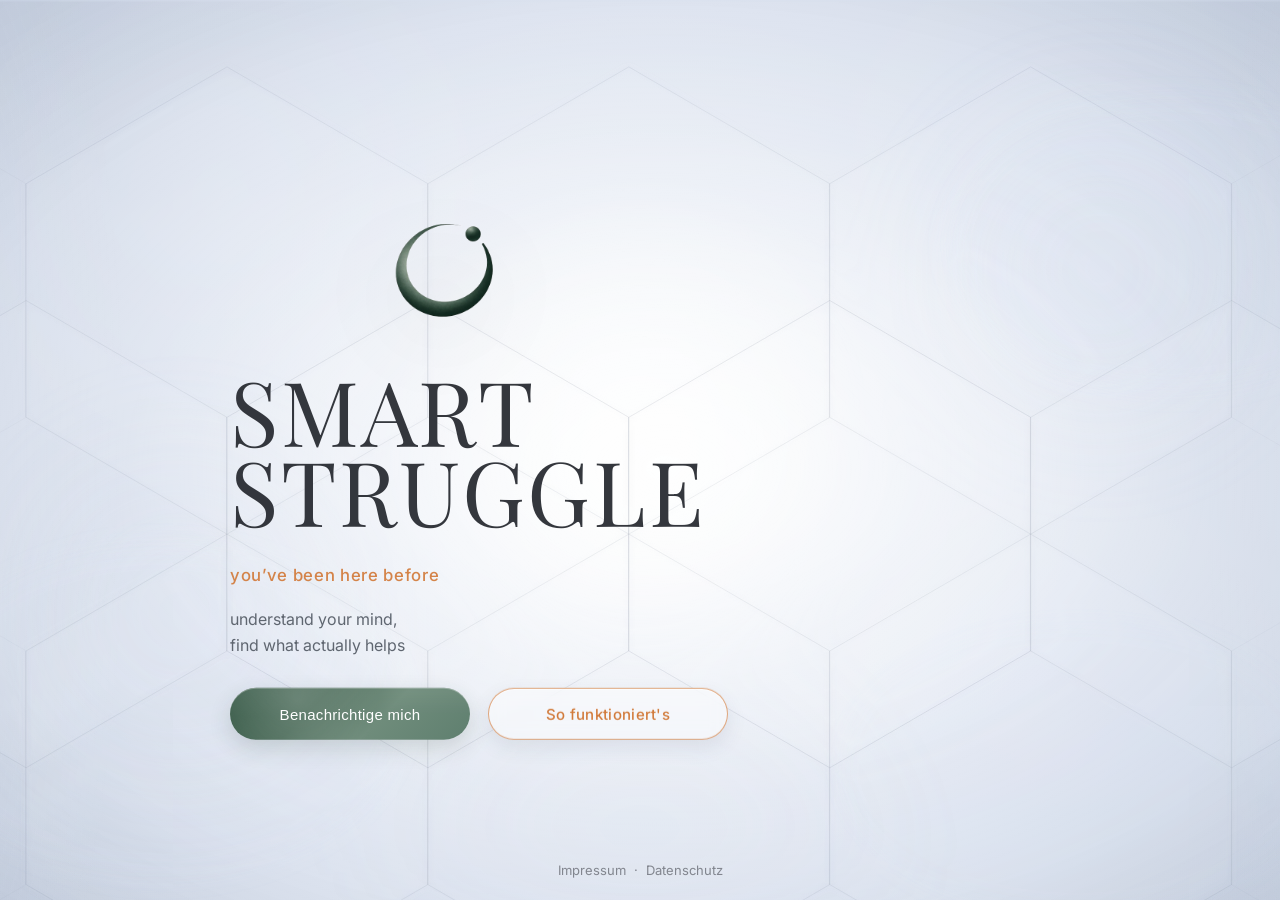
==== index.html @ 087d4eb2 "Update index.html" ====
<!DOCTYPE html>
<html lang="de">
<head>
<meta charset="UTF-8" />
<meta name="viewport" content="width=device-width, initial-scale=1.0" />
<title>Smart Struggle</title>

<link rel="preconnect" href="https://fonts.googleapis.com">
<link rel="preconnect" href="https://fonts.gstatic.com" crossorigin>
<link href="https://fonts.googleapis.com/css2?family=Inter:wght@300;400;500&family=Playfair+Display:wght@400;500&display=swap" rel="stylesheet">

<style>
:root {
--bg-center: #eef2f8;
--bg-mid: #dbe2ef;
--bg-edge: #c6d0e1;

--text: #23262d;
--subtle: #4f5763;
--subtle-2: #69727e;

--line: rgba(84, 95, 120, 0.18);
--line-soft: rgba(84, 95, 120, 0.10);

--button-bg: rgba(255, 255, 255, 0.42);
--button-bg-hover: rgba(255, 255, 255, 0.62);
--button-text: #2a2f38;

--shadow: 0 16px 36px rgba(54, 68, 96, 0.11);
--shadow-soft: 0 8px 24px rgba(54, 68, 96, 0.07);
}

* {
box-sizing: border-box;
}

html, body {
margin: 0;
padding: 0;
min-height: 100%;
}


.logo {
display: flex;
justify-content: flex-start;
margin-bottom: 6px;
padding-left: 0;
}

.logo img {
width: 140px;
height: auto;
filter: drop-shadow(0 14px 40px rgba(0,0,0,0.10));
}

@media (min-width: 900px) {
.logo {
justify-content: flex-start;
margin-bottom: 0;
padding-left: 120px;
}

.logo img {
width: 190px;
}
}
  
html {
scroll-behavior: smooth;
}

body {
font-family: 'Inter', Arial, sans-serif;
color: var(--text);
overflow: hidden;
position: relative;
background:
radial-gradient(circle at center, rgba(255,255,255,0.80) 0%, rgba(255,255,255,0.16) 34%, rgba(255,255,255,0) 58%),
radial-gradient(circle at center, var(--bg-center) 0%, var(--bg-mid) 58%, var(--bg-edge) 100%);
}

/* weiche Lichtinseln + mehr Raumtiefe */
body::before {
content: "";
position: fixed;
inset: 0;
pointer-events: none;
opacity: 0.52;
background:
radial-gradient(circle at 50% 46%, rgba(255,255,255,0.34) 0%, rgba(255,255,255,0) 30%),
radial-gradient(circle at 18% 22%, rgba(255,255,255,0.24) 0%, rgba(255,255,255,0) 22%),
radial-gradient(circle at 82% 20%, rgba(210,220,238,0.16) 0%, rgba(210,220,238,0) 20%),
radial-gradient(circle at 20% 82%, rgba(205,216,236,0.14) 0%, rgba(205,216,236,0) 22%),
radial-gradient(circle at 80% 78%, rgba(198,210,232,0.12) 0%, rgba(198,210,232,0) 24%);
mix-blend-mode: screen;
z-index: 0;
}

/* feines Grundrauschen */
body::after {
content: "";
position: fixed;
inset: 0;
pointer-events: none;
opacity: 0.035;
background-image:
radial-gradient(rgba(40, 48, 67, 0.85) 0.45px, transparent 0.45px);
background-size: 8px 8px;
z-index: 0;
}

.ambient-blur {
position: fixed;
inset: 0;
pointer-events: none;
z-index: 1;
filter: blur(42px);
opacity: 0.72;
background:
radial-gradient(circle at 50% 48%, rgba(255,255,255,0.52) 0%, rgba(255,255,255,0) 26%),
radial-gradient(circle at 14% 68%, rgba(210,220,238,0.24) 0%, rgba(210,220,238,0) 18%),
radial-gradient(circle at 86% 30%, rgba(205,216,236,0.20) 0%, rgba(205,216,236,0) 18%),
radial-gradient(circle at 50% 100%, rgba(190,202,226,0.10) 0%, rgba(190,202,226,0) 30%);
}

.bg-wrap {
position: fixed;
inset: -2%;
pointer-events: none;
z-index: 2;
transform: translate3d(0, 0, 0);
will-change: transform;
animation: bgFloat 20s ease-in-out infinite;
}

.bg {
display: block;
width: 104%;
height: 104%;
transform: scale(1.04);
}

@keyframes bgFloat {
0% { transform: translate3d(0px, 0px, 0px); }
25% { transform: translate3d(4px, -5px, 0px); }
50% { transform: translate3d(0px, -10px, 0px); }
75% { transform: translate3d(-4px, -5px, 0px); }
100% { transform: translate3d(0px, 0px, 0px); }
}

.page {
min-height: 100vh;
display: flex;
align-items: center;
justify-content: center;
padding: 48px;
position: relative;
z-index: 4;
}

.content {
width: min(90vw, 760px);
text-align: left;
transform: translateY(1.2vh);
opacity: 0;
animation: contentFade 1.5s ease forwards;
animation-delay: 0.15s;
}

@keyframes contentFade {
0% {
opacity: 0;
transform: translateY(18px);
}
100% {
opacity: 1;
transform: translateY(1.2vh);
}
}

.glass-panel {
display: inline-block;
padding: 10px 12px 12px 0;
background: transparent;
border-radius: 18px;
}

h1 {
margin: 0;
font-family: 'Playfair Display', serif;
font-weight: 400;
font-size: clamp(60px, 8vw, 112px);
line-height: 0.90;
letter-spacing: 0.03em;
color: rgba(35, 38, 45, 0.92);
text-shadow: 0 1px 0 rgba(255,255,255,0.18);
}

.tagline {
margin: 34px 0 0 0;
font-size: 1.05rem;
letter-spacing: 0.04em;
text-transform: none;
color: rgba(209, 122, 58, 0.92);
font-weight: 500;
text-align: left;
}

.soon {
margin: 22px 0 0 0;
font-size: 1rem;
line-height: 1.6;
color: #5f6670;
max-width: 320px;
}

.actions {
margin-top: 30px;
display: flex;
align-items: center;
gap: 14px;
flex-wrap: wrap;
}

.button {
  position: relative;
  display: inline-flex;
  align-items: center;
  justify-content: center;
  min-height: 52px;
  padding: 0 28px;
  border-radius: 999px;
  text-decoration: none;
  font-size: 15px;
  font-weight: 500;
  letter-spacing: 0.02em;
  overflow: hidden;
  transition: all 0.25s ease;
}

.button.primary {
background: linear-gradient(
135deg,
#3a5c4a 0%,
#4c6c5a 35%,
#6f8c7b 62%,
#5f7f6f 100%
);
color: #ffffff;
border: none;
cursor: pointer;
box-shadow:
0 8px 22px rgba(40, 60, 50, 0.16),
inset 0 1px 0 rgba(255,255,255,0.28);
}

.button.primary::after {
content: "";
position: absolute;
inset: 0;
border-radius: inherit;
background:
radial-gradient(
circle at 28% 22%,
rgba(255,255,255,0.30),
transparent 46%
),
linear-gradient(
180deg,
rgba(255,255,255,0.10) 0%,
rgba(255,255,255,0.00) 55%
);
opacity: 0.55;
pointer-events: none;
}

.button.primary:hover {
transform: translateY(-1px);
box-shadow:
0 12px 28px rgba(40, 60, 50, 0.20),
inset 0 1px 0 rgba(255,255,255,0.34);
}

.button.secondary {
background: rgba(255, 255, 255, 0.45); /* deutlich stärker */
backdrop-filter: blur(8px);

color: #d17a3a;
border: 1.2px solid rgba(209, 122, 58, 0.65);

box-shadow:
0 8px 20px rgba(54, 68, 96, 0.10),
inset 0 1px 0 rgba(255,255,255,0.6);
}

.button.secondary:hover {
transform: translateY(-1px);

background: rgba(255, 255, 255, 0.55);

border-color: rgba(209, 122, 58, 0.75);

box-shadow:
0 10px 24px rgba(54, 68, 96, 0.12),
inset 0 1px 0 rgba(255,255,255,0.5);
}

.actions {
gap: 18px;
}

.button.primary,
.button.secondary {
min-width: 240px;
justify-content: center;
}
  
.fade-up-1 { animation-delay: 0.2s; }
.fade-up-2 { animation-delay: 0.35s; }
.fade-up-3 { animation-delay: 0.5s; }
.fade-up-4 { animation-delay: 0.65s; }

.fade-item {
opacity: 0;
transform: translateY(14px);
animation: fadeUp 1s ease forwards;
}
  
@keyframes fadeUp {
to {
opacity: 1;
transform: translateY(0);
}
}

  
@media (min-width: 1200px) {
.content {
width: min(86vw, 820px);
transform: translateY(-0.6vh);
}

.bg {
transform: scale(1.08);
}

.ambient-blur {
opacity: 0.76;
filter: blur(46px);
}

h1 {
font-size: clamp(76px, 7vw, 118px);
}
}

 /* ===== MOBILE START ===== */ 
@media (max-width: 600px) {
.bg-wrap {
inset: -10%;
animation: none;
transform: none;
filter: blur(0.8px);
}

.bg {
display: block;
opacity: 0.82;
width: 122%;
height: 122%;
transform: translate(-8%, -4%) scale(1.01);
}

.mobile-octagons {
display: block;
position: fixed;
inset: 0;
z-index: 3;
pointer-events: none;
opacity: 0.48;
background-image:
url("data:image/svg+xml;utf8,<svg xmlns='http://www.w3.org/2000/svg' viewBox='0 0 430 220'><g fill='none' stroke='rgba(84,95,120,0.10)' stroke-width='1'><polygon points='55,30 105,2 155,30 155,88 105,116 55,88'/><polygon points='155,30 205,2 255,30 255,88 205,116 155,88'/><polygon points='255,30 305,2 355,30 355,88 305,116 255,88'/><polygon points='5,88 55,60 105,88 105,146 55,174 5,146'/><polygon points='105,88 155,60 205,88 205,146 155,174 105,146'/><polygon points='205,88 255,60 305,88 305,146 255,174 205,146'/><polygon points='305,88 355,60 405,88 405,146 355,174 305,146'/></g></svg>");
background-repeat: no-repeat;
background-size: 128% auto;
background-position: center top 8px;
mask-image: linear-gradient(to bottom, rgba(0,0,0,0.95) 0%, rgba(0,0,0,0.78) 42%, rgba(0,0,0,0.22) 72%, rgba(0,0,0,0) 100%);
-webkit-mask-image: linear-gradient(to bottom, rgba(0,0,0,0.95) 0%, rgba(0,0,0,0.78) 42%, rgba(0,0,0,0.22) 72%, rgba(0,0,0,0) 100%);
}

.logo {
display: flex;
justify-content: center;
align-items: center;
width: 100%;
padding-left: 0;
margin-bottom: 6px;
}

.logo img {
width: 150px;
}

.page {
padding: 18px 26px 42px;
}

.content {
transform: translateY(-6px);
text-align: center;
width: min(92vw, 520px);
}

.glass-panel {
padding: 0;
margin: 0 auto;
}

h1 {
font-size: clamp(54px, 15vw, 82px);
line-height: 0.92;
letter-spacing: 0.028em;
}

.tagline {
text-align: center;
width: 100%;
margin-top: 20px;
margin-bottom: 20px;
}

.soon {
text-align: center;
max-width: 100%;
}

.actions {
gap: 14px;
justify-content: center;
margin-top: 30px;
margin-bottom: 52px;
}

.button {
width: min(100%, 430px);
min-height: 46px;
padding: 0 22px;
justify-content: center;
font-size: 14px;
}

.button.primary {
background: linear-gradient(
90deg,
#3a6e5d 0%,
#4a7d69 18%,
#5d8d78 34%,
#88ab97 50%,
#5d8d78 66%,
#4a7d69 82%,
#3a6e5d 100%
);
box-shadow:
0 8px 22px rgba(31, 54, 47, 0.14),
inset 0 1px 0 rgba(255,255,255,0.14);
}

.button.primary::after {
background:
linear-gradient(
180deg,
rgba(255,255,255,0.035) 0%,
rgba(255,255,255,0.00) 58%
);
opacity: 0.22;
}

.button.primary:hover {
background: linear-gradient(
90deg,
#346454 0%,
#43715f 18%,
#55826d 34%,
#7e9f8c 50%,
#55826d 66%,
#43715f 82%,
#346454 100%
);
box-shadow:
0 10px 24px rgba(31, 54, 47, 0.16),
inset 0 1px 0 rgba(255,255,255,0.16);
}

.site-footer {
bottom: 30px;
font-size: 15px;
color: #23262d;
}
  
/* ===== MODAL MOBILE POLISH ===== */

.modal-content {
width: min(100%, 360px);
padding: 28px 20px 24px;
border-radius: 28px;

background: rgba(255, 255, 255, 0.88);
backdrop-filter: blur(18px);
}

.modal-title {
font-size: 26px;
margin-bottom: 14px;
}

.modal-text {
font-size: 15px;
line-height: 1.12;
margin-bottom: 22px;
}

.modal-input {
min-height: 58px;
border-radius: 22px;
margin-bottom: 18px;
}

.modal-submit {
min-height: 58px;
font-size: 17px;
}

.close {
position: absolute;
top: 12px;
right: 12px;
width: 30px;
height: 30px;
font-size: 20px;
line-height: 1;
display: flex;
align-items: center;
justify-content: center;
background: transparent;
border-radius: 999px;
transform: none;
}

/* optional */
.close:active {
transform: scale(0.95);
background: rgba(0,0,0,0.08);
}
}
/* ===== MOBILE END ===== */
  
.modal {
position: fixed;
inset: 0;
background: rgba(20, 24, 30, 0.24);
backdrop-filter: blur(10px);
display: flex;
align-items: center;
justify-content: center;
z-index: 999;
padding: 20px;
}

.hidden {
display: none;
}

.modal-content {
position: relative;
width: min(100%, 420px);
max-width: 420px;
background: rgba(255, 255, 255, 0.82);
border: 1px solid rgba(84, 95, 120, 0.14);
border-radius: 26px;
padding: 28px 20px 24px;
box-shadow: 0 18px 48px rgba(42, 52, 72, 0.14);
backdrop-filter: blur(14px);
text-align: center;
box-sizing: border-box;
max-height: calc(100vh - 40px);
overflow-y: auto;
}

.close {
position: absolute;
top: 12px;
right: 12px;
width: 36px;
height: 36px;
border: none;
border-radius: 999px;
background: transparent;
color: #3a4250;
font-size: 30px;
line-height: 1;
cursor: pointer;
}

.modal-title {
margin: 0 0 10px;
font-family: 'Playfair Display', serif;
font-size: 26px;
font-weight: 500;
color: #23262d;
}

.modal-text {
margin: 0 0 18px;
font-size: 14px;
line-height: 1.12;
color: #5f6670;
}

.modal-input {
width: 100%;
min-height: 52px;
border-radius: 18px;
border: 1px solid rgba(84, 95, 120, 0.16);
background: rgba(255, 255, 255, 0.94);
padding: 0 18px;
font-size: 16px;
color: #23262d;
outline: none;
margin-bottom: 14px;
box-sizing: border-box;
}

.modal-input::placeholder {
color: #9aa1ab;
}

.modal-input:focus {
border-color: rgba(58, 92, 74, 0.42);
box-shadow: 0 0 0 3px rgba(58, 92, 74, 0.08);
}

.modal-submit {
width: 100%;
min-height: 52px;
border: none;
border-radius: 999px;
background: linear-gradient(
135deg,
#3a5c4a 0%,
#4c6c5a 35%,
#6f8c7b 62%,
#5f7f6f 100%
);
color: #fff;
font-size: 16px;
font-weight: 500;
cursor: pointer;
box-shadow:
0 8px 22px rgba(40, 60, 50, 0.16),
inset 0 1px 0 rgba(255,255,255,0.28);
}

.modal-message {
margin: 12px 4px 0;
font-size: 14px;
color: #3a5c4a;
min-height: 20px;
}

@media (prefers-reduced-motion: reduce) {
  .bg-wrap,
  .content,
  .fade-item {
    animation: none !important;
  }

  .bg-wrap {
    transform: none !important;
  }

  .content,
  .fade-item {
    opacity: 1 !important;
    transform: none !important;
  }

  .button {
    transition: none !important;
  }
}


.site-footer {
  position: fixed;
  bottom: 22px;
  left: 50%;
  transform: translateX(-50%);
  z-index: 9999;
  display: flex;
  align-items: center;
  justify-content: center;
  gap: 8px;
  font-size: 13px;
  color: rgba(35, 38, 45, 0.50);
  pointer-events: auto;
}

.site-footer a,
.site-footer span {
  position: relative;
  z-index: 10000;
}

.site-footer a {
  color: inherit;
  text-decoration: none;
  cursor: pointer;
  -webkit-tap-highlight-color: transparent;
}

.site-footer a:hover {
  text-decoration: underline;
}

body::before,
body::after,
.ambient-blur,
.bg-wrap {
  pointer-events: none;
}

.mobile-octagons {
display: none;
}

.modal {
position: fixed;
top: 0;
left: 0;
width: 100%;
height: 100%;
background: rgba(0,0,0,0.4);
display: flex;
align-items: center;
justify-content: center;
z-index: 999;
}

.hidden {
display: none;
}

.modal-content {
position: relative;
width: min(100%, 420px);
max-width: 420px;

background: rgba(255, 255, 255, 0.78);
border: 1px solid rgba(84, 95, 120, 0.14);
border-radius: 26px;

padding: 26px 20px 20px;
box-shadow: 0 18px 48px rgba(42, 52, 72, 0.14);
backdrop-filter: blur(14px);

text-align: center;

box-sizing: border-box;
max-height: calc(100vh - 40px);
overflow-y: auto;
}

.close {
position: absolute;
top: 20px;
right: 20px;
font-size: 24px;
background: none;
border: none;
}

  
</style>
  
<body>
<div class="ambient-blur"></div>

<div class="mobile-octagons" aria-hidden="true"></div>
  
<div class="bg-wrap" id="bgWrap">
<svg class="bg" viewBox="0 0 1600 1000" xmlns="http://www.w3.org/2000/svg" aria-hidden="true">
<defs>
<filter id="softBlur" x="-15%" y="-15%" width="130%" height="130%">
<feGaussianBlur stdDeviation="4.5" />
</filter>

<filter id="mistBlur" x="-20%" y="-20%" width="140%" height="140%">
<feGaussianBlur stdDeviation="14" />
</filter>

<pattern id="grainPattern" width="120" height="120" patternUnits="userSpaceOnUse">
<circle cx="18" cy="20" r="0.7" fill="rgba(70,85,110,0.08)" />
<circle cx="72" cy="48" r="0.55" fill="rgba(70,85,110,0.07)" />
<circle cx="96" cy="26" r="0.45" fill="rgba(70,85,110,0.06)" />
<circle cx="34" cy="82" r="0.6" fill="rgba(70,85,110,0.07)" />
<circle cx="88" cy="94" r="0.55" fill="rgba(70,85,110,0.06)" />
</pattern>

<radialGradient id="centerFade" cx="50%" cy="50%" r="64%">
<stop offset="0%" stop-color="rgba(255,255,255,0.62)" />
<stop offset="56%" stop-color="rgba(255,255,255,0.16)" />
<stop offset="100%" stop-color="rgba(255,255,255,0)" />
</radialGradient>

<radialGradient id="edgeShade" cx="50%" cy="50%" r="84%">
<stop offset="58%" stop-color="rgba(0,0,0,0)" />
<stop offset="100%" stop-color="rgba(88,100,128,0.09)" />
</radialGradient>

<radialGradient id="mistLeft" cx="0%" cy="50%" r="80%">
<stop offset="0%" stop-color="rgba(255,255,255,0.18)" />
<stop offset="100%" stop-color="rgba(255,255,255,0)" />
</radialGradient>

<radialGradient id="mistRight" cx="100%" cy="50%" r="80%">
<stop offset="0%" stop-color="rgba(255,255,255,0.16)" />
<stop offset="100%" stop-color="rgba(255,255,255,0)" />
</radialGradient>
</defs>

<rect x="0" y="0" width="1600" height="1000" fill="url(#centerFade)"/>
<rect x="0" y="0" width="1600" height="1000" fill="url(#edgeShade)"/>
<rect x="0" y="0" width="280" height="1000" fill="url(#mistLeft)" opacity="0.75"/>
<rect x="1320" y="0" width="280" height="1000" fill="url(#mistRight)" opacity="0.72"/>

<!-- große Nebel-Layer für Tiefe -->
<ellipse cx="800" cy="440" rx="420" ry="195" fill="rgba(255,255,255,0.08)" filter="url(#mistBlur)" opacity="0.52"/>
<ellipse cx="260" cy="760" rx="260" ry="180" fill="rgba(210,220,238,0.12)" filter="url(#mistBlur)" opacity="0.72"/>
<ellipse cx="1340" cy="260" rx="240" ry="160" fill="rgba(210,220,238,0.10)" filter="url(#mistBlur)" opacity="0.68"/>
<ellipse cx="1240" cy="820" rx="260" ry="160" fill="rgba(200,212,232,0.08)" filter="url(#mistBlur)" opacity="0.55"/>

<g fill="none" stroke-linejoin="round" stroke-linecap="round">

  
<!-- weiche große Flächen -->
<g filter="url(#softBlur)" fill="rgba(255,255,255,0.06)" stroke="var(--line-soft)" stroke-width="1.05" opacity="0.9">
<polygon points="115,195 330,70 545,195 545,445 330,570 115,445" />
<polygon points="545,195 760,70 975,195 975,445 760,570 545,445" />
<polygon points="975,195 1190,70 1405,195 1405,445 1190,570 975,445" />

<polygon points="-100,445 115,320 330,445 330,695 115,820 -100,695" />
<polygon points="330,445 545,320 760,445 760,695 545,820 330,695" />
<polygon points="760,445 975,320 1190,445 1190,695 975,820 760,695" />
<polygon points="1190,445 1405,320 1620,445 1620,695 1405,820 1190,695" />

<polygon points="115,695 330,570 545,695 545,945 330,1070 115,945" />
<polygon points="545,695 760,570 975,695 975,945 760,1070 545,945" />
<polygon points="975,695 1190,570 1405,695 1405,945 1190,1070 975,945" />
</g>

<!-- subtile Linien -->
<g stroke="var(--line)" stroke-width="0.88" opacity="0.62">
<polygon points="115,195 330,70 545,195 545,445 330,570 115,445" />
<polygon points="545,195 760,70 975,195 975,445 760,570 545,445" />
<polygon points="975,195 1190,70 1405,195 1405,445 1190,570 975,445" />

<polygon points="-100,445 115,320 330,445 330,695 115,820 -100,695" />
<polygon points="330,445 545,320 760,445 760,695 545,820 330,695" />
<polygon points="760,445 975,320 1190,445 1190,695 975,820 760,695" />
<polygon points="1190,445 1405,320 1620,445 1620,695 1405,820 1190,695" />

<polygon points="115,695 330,570 545,695 545,945 330,1070 115,945" />
<polygon points="545,695 760,570 975,695 975,945 760,1070 545,945" />
<polygon points="975,695 1190,570 1405,695 1405,945 1190,1070 975,945" />
</g>

<!-- Rand-Überlappung -->
<g stroke="var(--line-soft)" stroke-width="0.8" opacity="0.50">
<polygon points="-315,195 -100,70 115,195 115,445 -100,570 -315,445" />
<polygon points="1405,195 1620,70 1835,195 1835,445 1620,570 1405,445" />
<polygon points="-315,695 -100,570 115,695 115,945 -100,1070 -315,945" />
<polygon points="1405,695 1620,570 1835,695 1835,945 1620,1070 1405,945" />
</g>

<!-- zarte Mittellayer -->
<g fill="rgba(255,255,255,0.035)" stroke="rgba(77,90,118,0.04)" stroke-width="0.82">
<polygon points="330,445 545,320 760,445 760,695 545,820 330,695" />
<polygon points="760,445 975,320 1190,445 1190,695 975,820 760,695" />
</g>

<g opacity="0.16">
<rect x="0" y="0" width="1600" height="1000" fill="url(#grainPattern)" />
</g>
</g>
</svg>
</div>

<main class="page">
<section class="content">
<div class="glass-panel">
<div class="logo fade-item fade-up-1">
<img src="logo.png" alt="Smart Struggle Logo">
</div>
<h1 class="fade-item fade-up-1">SMART<br>STRUGGLE</h1>

<p class="tagline fade-item fade-up-2">
you’ve been here before
</p>

<p class="soon fade-item fade-up-3">
understand your mind,<br>
find what actually helps
</p>
  
<div class="actions fade-item fade-up-3">
<button class="button primary" id="openSignup" type="button">
Benachrichtige mich
</button>
<a class="button secondary" href="/how-it-works.html">So funktioniert's</a>
</div>

</div>
</section>
</main>

<div id="modal" class="modal hidden" aria-hidden="true">
<div class="modal-content">
<button id="closeModal" class="close" type="button" aria-label="Schließen">&times;</button>

<h3 class="modal-title">Benachrichtige mich</h3>
<p class="modal-text">
Trag deine E-Mail-Adresse ein und ich melde mich, sobald Smart Struggle startet.
</p>

<input
type="email"
id="modalEmail"
class="modal-input"
placeholder="deine@email.de"
/>

<button id="modalSubmit" class="modal-submit" type="button">Eintragen</button>

<p id="modalMessage" class="modal-message" aria-live="polite"></p>
</div>
</div>

<script>
const openSignup = document.getElementById("openSignup");
const modal = document.getElementById("modal");
const closeModal = document.getElementById("closeModal");
const modalEmail = document.getElementById("modalEmail");
const modalSubmit = document.getElementById("modalSubmit");
const modalMessage = document.getElementById("modalMessage");

openSignup.addEventListener("click", () => {
modal.classList.remove("hidden");
modal.setAttribute("aria-hidden", "false");
modalEmail.focus();
});

closeModal.addEventListener("click", () => {
modal.classList.add("hidden");
modal.setAttribute("aria-hidden", "true");
modalMessage.textContent = "";
modalEmail.value = "";
});

modal.addEventListener("click", (event) => {
if (event.target === modal) {
modal.classList.add("hidden");
modal.setAttribute("aria-hidden", "true");
modalMessage.textContent = "";
modalEmail.value = "";
}
});

modalSubmit.addEventListener("click", async () => {
const email = modalEmail.value.trim();

if (!email) {
modalMessage.textContent = "Bitte gib deine E-Mail-Adresse ein.";
return;
}

modalMessage.textContent = "Ich trage dich ein ...";

try {
const response = await fetch("/api/subscribe", {
method: "POST",
headers: {
"Content-Type": "application/json"
},
body: JSON.stringify({ email })
});

const data = await response.json();

if (!response.ok) {
modalMessage.textContent = "Gerade hat es nicht geklappt. Versuch es bitte nochmal.";
return;
}

modalMessage.textContent = "Danke – du bist auf der Liste.";
modalEmail.value = "";
} catch (error) {
modalMessage.textContent = "Gerade hat es nicht geklappt. Versuch es bitte nochmal.";
}
});
</script>

<script>
(function () {
const bgWrap = document.getElementById('bgWrap');
const reduceMotion = window.matchMedia('(prefers-reduced-motion: reduce)').matches;

if (reduceMotion || !bgWrap) return;

let currentX = 0;
let currentY = 0;
let targetX = 0;
let targetY = 0;

function handleMove(event) {
const x = event.clientX / window.innerWidth;
const y = event.clientY / window.innerHeight;

targetX = (x - 0.5) * 12;
targetY = (y - 0.5) * 9;
}

function animate() {
currentX += (targetX - currentX) * 0.04;
currentY += (targetY - currentY) * 0.04;

bgWrap.style.transform = `translate3d(${currentX}px, ${currentY}px, 0)`;
requestAnimationFrame(animate);
}

window.addEventListener('mousemove', handleMove, { passive: true });
animate();
})();
</script>

<footer class="site-footer">
<a href="/impressum.html">Impressum</a>
<span>·</span>
<a href="/datenschutz.html">Datenschutz</a>
</footer>

</body>
</html>
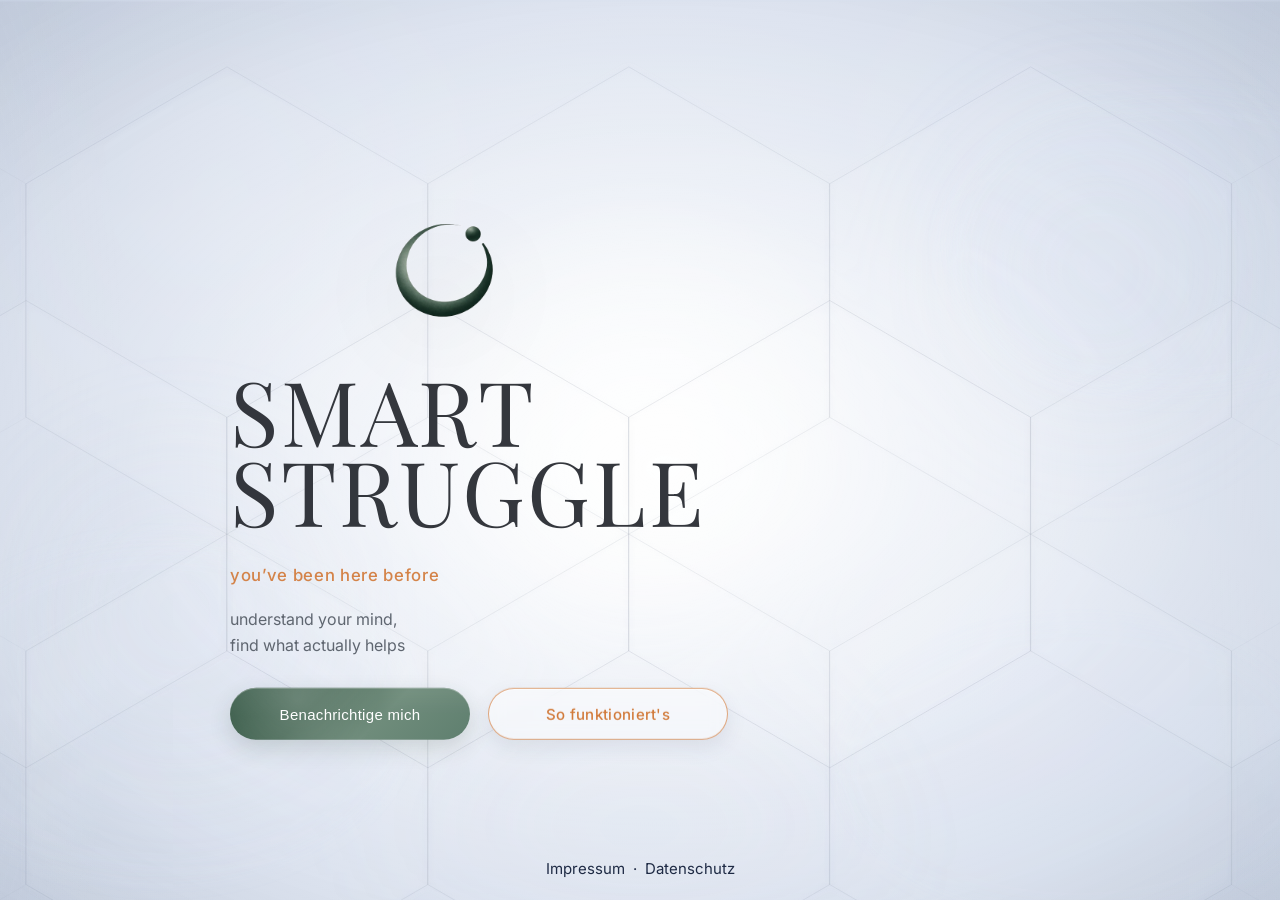
==== commit 29d8473b: "Update index.html" ====
--- a/index.html
+++ b/index.html
@@ -700,8 +700,8 @@
   align-items: center;
   justify-content: center;
   gap: 8px;
-  font-size: 13px;
-  color: rgba(35, 38, 45, 0.50);
+  font-size: 15px;
+  color: #1e2a44;
   pointer-events: auto;
 }
 
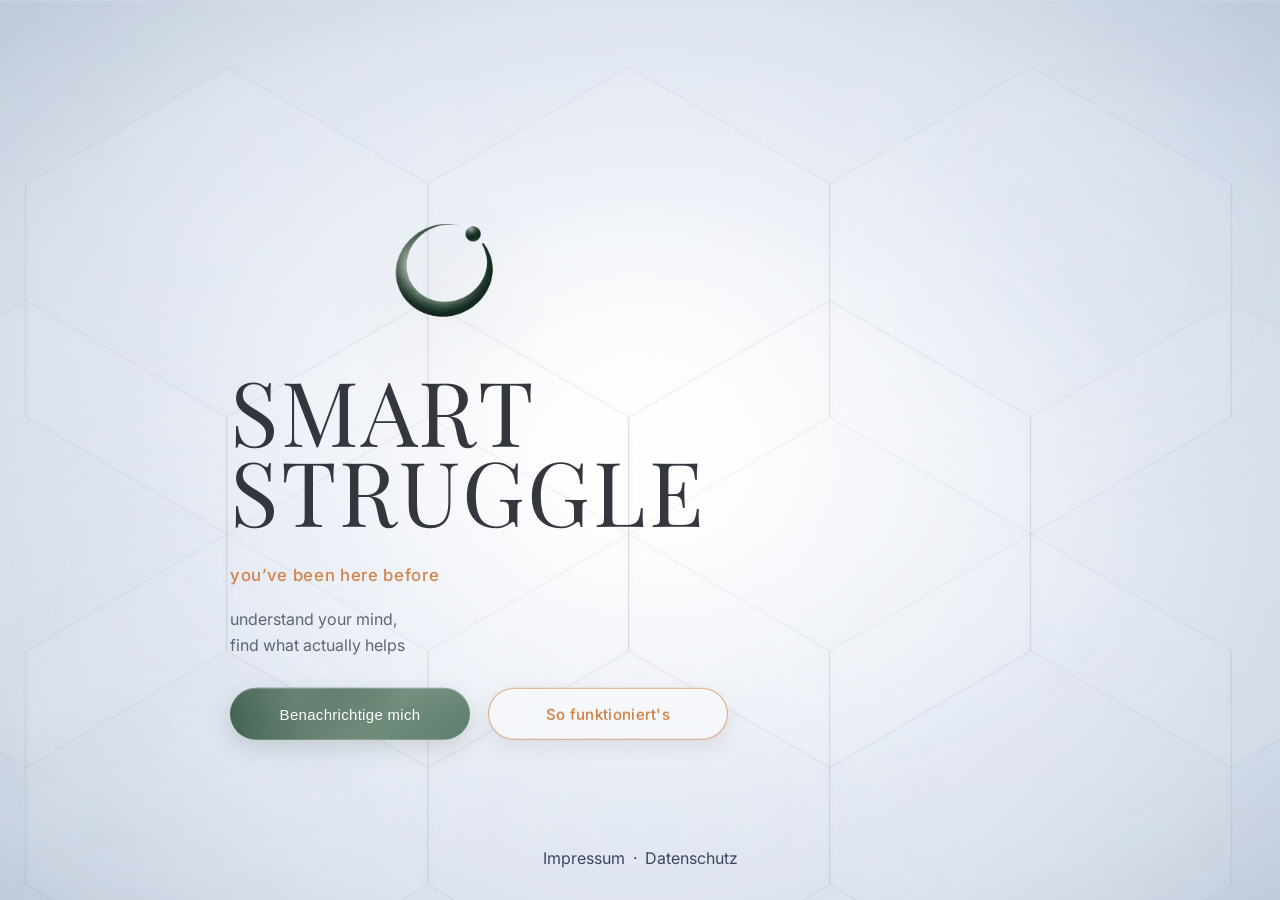
==== commit 05fb15a4: "Update index.html" ====
--- a/index.html
+++ b/index.html
@@ -692,7 +692,7 @@
 
 .site-footer {
   position: fixed;
-  bottom: 22px;
+  bottom: 32px;
   left: 50%;
   transform: translateX(-50%);
   z-index: 9999;
@@ -700,8 +700,8 @@
   align-items: center;
   justify-content: center;
   gap: 8px;
-  font-size: 15px;
-  color: #1e2a44;
+  font-size: 16px;
+  color: rgba(30, 42, 68, 0.85);
   pointer-events: auto;
 }
 
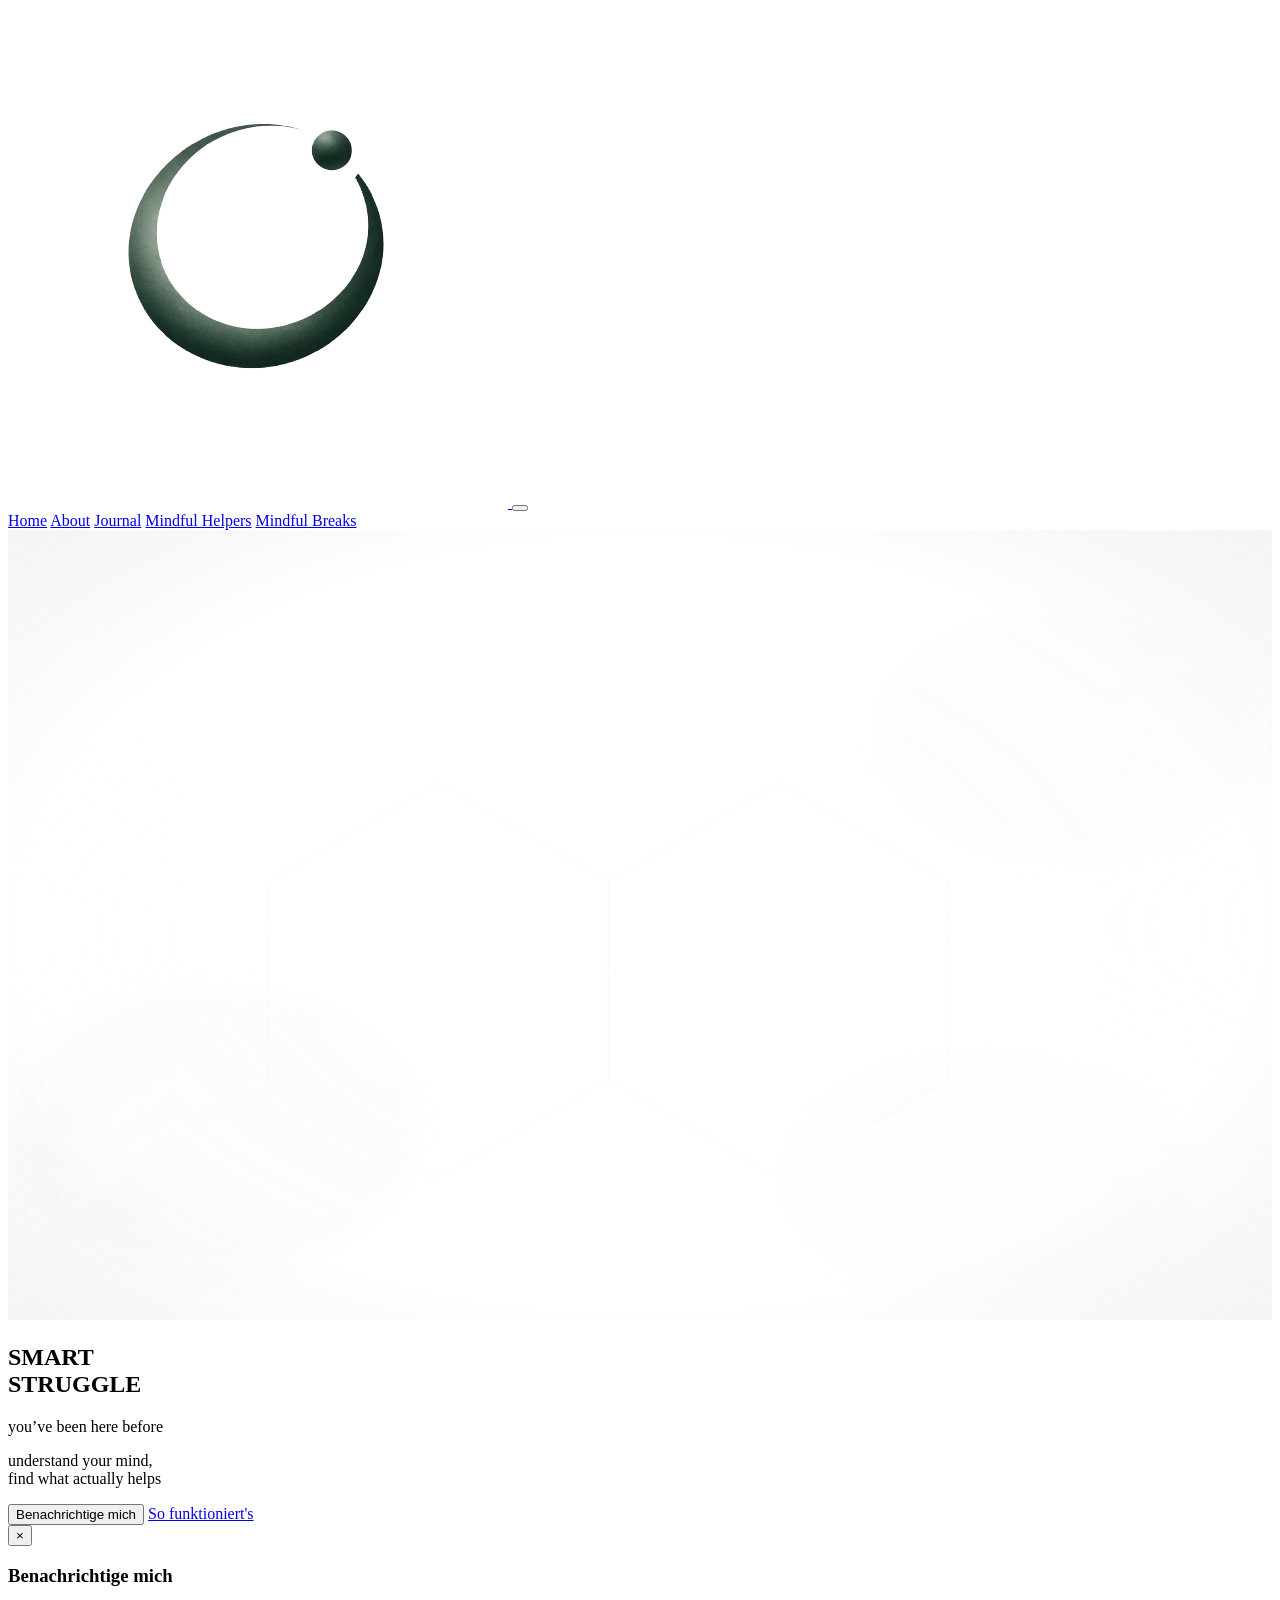
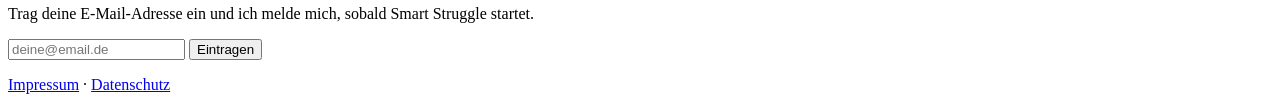
==== commit b4601a6e: "Update index.html" ====
--- a/index.html
+++ b/index.html
@@ -1,1053 +1,358 @@
 <!DOCTYPE html>
 <html lang="de">
 <head>
-<meta charset="UTF-8" />
-<meta name="viewport" content="width=device-width, initial-scale=1.0" />
-<title>Smart Struggle</title>
-
-<link rel="preconnect" href="https://fonts.googleapis.com">
-<link rel="preconnect" href="https://fonts.gstatic.com" crossorigin>
-<link href="https://fonts.googleapis.com/css2?family=Inter:wght@300;400;500&family=Playfair+Display:wght@400;500&display=swap" rel="stylesheet">
-
-<style>
-:root {
---bg-center: #eef2f8;
---bg-mid: #dbe2ef;
---bg-edge: #c6d0e1;
-
---text: #23262d;
---subtle: #4f5763;
---subtle-2: #69727e;
-
---line: rgba(84, 95, 120, 0.18);
---line-soft: rgba(84, 95, 120, 0.10);
-
---button-bg: rgba(255, 255, 255, 0.42);
---button-bg-hover: rgba(255, 255, 255, 0.62);
---button-text: #2a2f38;
-
---shadow: 0 16px 36px rgba(54, 68, 96, 0.11);
---shadow-soft: 0 8px 24px rgba(54, 68, 96, 0.07);
-}
-
-* {
-box-sizing: border-box;
-}
-
-html, body {
-margin: 0;
-padding: 0;
-min-height: 100%;
-}
-
-
-.logo {
-display: flex;
-justify-content: flex-start;
-margin-bottom: 6px;
-padding-left: 0;
-}
-
-.logo img {
-width: 140px;
-height: auto;
-filter: drop-shadow(0 14px 40px rgba(0,0,0,0.10));
-}
-
-@media (min-width: 900px) {
-.logo {
-justify-content: flex-start;
-margin-bottom: 0;
-padding-left: 120px;
-}
-
-.logo img {
-width: 190px;
-}
-}
-  
-html {
-scroll-behavior: smooth;
-}
-
-body {
-font-family: 'Inter', Arial, sans-serif;
-color: var(--text);
-overflow: hidden;
-position: relative;
-background:
-radial-gradient(circle at center, rgba(255,255,255,0.80) 0%, rgba(255,255,255,0.16) 34%, rgba(255,255,255,0) 58%),
-radial-gradient(circle at center, var(--bg-center) 0%, var(--bg-mid) 58%, var(--bg-edge) 100%);
-}
-
-/* weiche Lichtinseln + mehr Raumtiefe */
-body::before {
-content: "";
-position: fixed;
-inset: 0;
-pointer-events: none;
-opacity: 0.52;
-background:
-radial-gradient(circle at 50% 46%, rgba(255,255,255,0.34) 0%, rgba(255,255,255,0) 30%),
-radial-gradient(circle at 18% 22%, rgba(255,255,255,0.24) 0%, rgba(255,255,255,0) 22%),
-radial-gradient(circle at 82% 20%, rgba(210,220,238,0.16) 0%, rgba(210,220,238,0) 20%),
-radial-gradient(circle at 20% 82%, rgba(205,216,236,0.14) 0%, rgba(205,216,236,0) 22%),
-radial-gradient(circle at 80% 78%, rgba(198,210,232,0.12) 0%, rgba(198,210,232,0) 24%);
-mix-blend-mode: screen;
-z-index: 0;
-}
-
-/* feines Grundrauschen */
-body::after {
-content: "";
-position: fixed;
-inset: 0;
-pointer-events: none;
-opacity: 0.035;
-background-image:
-radial-gradient(rgba(40, 48, 67, 0.85) 0.45px, transparent 0.45px);
-background-size: 8px 8px;
-z-index: 0;
-}
-
-.ambient-blur {
-position: fixed;
-inset: 0;
-pointer-events: none;
-z-index: 1;
-filter: blur(42px);
-opacity: 0.72;
-background:
-radial-gradient(circle at 50% 48%, rgba(255,255,255,0.52) 0%, rgba(255,255,255,0) 26%),
-radial-gradient(circle at 14% 68%, rgba(210,220,238,0.24) 0%, rgba(210,220,238,0) 18%),
-radial-gradient(circle at 86% 30%, rgba(205,216,236,0.20) 0%, rgba(205,216,236,0) 18%),
-radial-gradient(circle at 50% 100%, rgba(190,202,226,0.10) 0%, rgba(190,202,226,0) 30%);
-}
-
-.bg-wrap {
-position: fixed;
-inset: -2%;
-pointer-events: none;
-z-index: 2;
-transform: translate3d(0, 0, 0);
-will-change: transform;
-animation: bgFloat 20s ease-in-out infinite;
-}
-
-.bg {
-display: block;
-width: 104%;
-height: 104%;
-transform: scale(1.04);
-}
-
-@keyframes bgFloat {
-0% { transform: translate3d(0px, 0px, 0px); }
-25% { transform: translate3d(4px, -5px, 0px); }
-50% { transform: translate3d(0px, -10px, 0px); }
-75% { transform: translate3d(-4px, -5px, 0px); }
-100% { transform: translate3d(0px, 0px, 0px); }
-}
-
-.page {
-min-height: 100vh;
-display: flex;
-align-items: center;
-justify-content: center;
-padding: 48px;
-position: relative;
-z-index: 4;
-}
-
-.content {
-width: min(90vw, 760px);
-text-align: left;
-transform: translateY(1.2vh);
-opacity: 0;
-animation: contentFade 1.5s ease forwards;
-animation-delay: 0.15s;
-}
-
-@keyframes contentFade {
-0% {
-opacity: 0;
-transform: translateY(18px);
-}
-100% {
-opacity: 1;
-transform: translateY(1.2vh);
-}
-}
-
-.glass-panel {
-display: inline-block;
-padding: 10px 12px 12px 0;
-background: transparent;
-border-radius: 18px;
-}
-
-h1 {
-margin: 0;
-font-family: 'Playfair Display', serif;
-font-weight: 400;
-font-size: clamp(60px, 8vw, 112px);
-line-height: 0.90;
-letter-spacing: 0.03em;
-color: rgba(35, 38, 45, 0.92);
-text-shadow: 0 1px 0 rgba(255,255,255,0.18);
-}
-
-.tagline {
-margin: 34px 0 0 0;
-font-size: 1.05rem;
-letter-spacing: 0.04em;
-text-transform: none;
-color: rgba(209, 122, 58, 0.92);
-font-weight: 500;
-text-align: left;
-}
-
-.soon {
-margin: 22px 0 0 0;
-font-size: 1rem;
-line-height: 1.6;
-color: #5f6670;
-max-width: 320px;
-}
-
-.actions {
-margin-top: 30px;
-display: flex;
-align-items: center;
-gap: 14px;
-flex-wrap: wrap;
-}
-
-.button {
-  position: relative;
-  display: inline-flex;
-  align-items: center;
-  justify-content: center;
-  min-height: 52px;
-  padding: 0 28px;
-  border-radius: 999px;
-  text-decoration: none;
-  font-size: 15px;
-  font-weight: 500;
-  letter-spacing: 0.02em;
-  overflow: hidden;
-  transition: all 0.25s ease;
-}
-
-.button.primary {
-background: linear-gradient(
-135deg,
-#3a5c4a 0%,
-#4c6c5a 35%,
-#6f8c7b 62%,
-#5f7f6f 100%
-);
-color: #ffffff;
-border: none;
-cursor: pointer;
-box-shadow:
-0 8px 22px rgba(40, 60, 50, 0.16),
-inset 0 1px 0 rgba(255,255,255,0.28);
-}
-
-.button.primary::after {
-content: "";
-position: absolute;
-inset: 0;
-border-radius: inherit;
-background:
-radial-gradient(
-circle at 28% 22%,
-rgba(255,255,255,0.30),
-transparent 46%
-),
-linear-gradient(
-180deg,
-rgba(255,255,255,0.10) 0%,
-rgba(255,255,255,0.00) 55%
-);
-opacity: 0.55;
-pointer-events: none;
-}
-
-.button.primary:hover {
-transform: translateY(-1px);
-box-shadow:
-0 12px 28px rgba(40, 60, 50, 0.20),
-inset 0 1px 0 rgba(255,255,255,0.34);
-}
-
-.button.secondary {
-background: rgba(255, 255, 255, 0.45); /* deutlich stärker */
-backdrop-filter: blur(8px);
-
-color: #d17a3a;
-border: 1.2px solid rgba(209, 122, 58, 0.65);
-
-box-shadow:
-0 8px 20px rgba(54, 68, 96, 0.10),
-inset 0 1px 0 rgba(255,255,255,0.6);
-}
-
-.button.secondary:hover {
-transform: translateY(-1px);
-
-background: rgba(255, 255, 255, 0.55);
-
-border-color: rgba(209, 122, 58, 0.75);
-
-box-shadow:
-0 10px 24px rgba(54, 68, 96, 0.12),
-inset 0 1px 0 rgba(255,255,255,0.5);
-}
-
-.actions {
-gap: 18px;
-}
-
-.button.primary,
-.button.secondary {
-min-width: 240px;
-justify-content: center;
-}
-  
-.fade-up-1 { animation-delay: 0.2s; }
-.fade-up-2 { animation-delay: 0.35s; }
-.fade-up-3 { animation-delay: 0.5s; }
-.fade-up-4 { animation-delay: 0.65s; }
-
-.fade-item {
-opacity: 0;
-transform: translateY(14px);
-animation: fadeUp 1s ease forwards;
-}
-  
-@keyframes fadeUp {
-to {
-opacity: 1;
-transform: translateY(0);
-}
-}
-
-  
-@media (min-width: 1200px) {
-.content {
-width: min(86vw, 820px);
-transform: translateY(-0.6vh);
-}
-
-.bg {
-transform: scale(1.08);
-}
-
-.ambient-blur {
-opacity: 0.76;
-filter: blur(46px);
-}
-
-h1 {
-font-size: clamp(76px, 7vw, 118px);
-}
-}
-
- /* ===== MOBILE START ===== */ 
-@media (max-width: 600px) {
-.bg-wrap {
-inset: -10%;
-animation: none;
-transform: none;
-filter: blur(0.8px);
-}
-
-.bg {
-display: block;
-opacity: 0.82;
-width: 122%;
-height: 122%;
-transform: translate(-8%, -4%) scale(1.01);
-}
-
-.mobile-octagons {
-display: block;
-position: fixed;
-inset: 0;
-z-index: 3;
-pointer-events: none;
-opacity: 0.48;
-background-image:
-url("data:image/svg+xml;utf8,<svg xmlns='http://www.w3.org/2000/svg' viewBox='0 0 430 220'><g fill='none' stroke='rgba(84,95,120,0.10)' stroke-width='1'><polygon points='55,30 105,2 155,30 155,88 105,116 55,88'/><polygon points='155,30 205,2 255,30 255,88 205,116 155,88'/><polygon points='255,30 305,2 355,30 355,88 305,116 255,88'/><polygon points='5,88 55,60 105,88 105,146 55,174 5,146'/><polygon points='105,88 155,60 205,88 205,146 155,174 105,146'/><polygon points='205,88 255,60 305,88 305,146 255,174 205,146'/><polygon points='305,88 355,60 405,88 405,146 355,174 305,146'/></g></svg>");
-background-repeat: no-repeat;
-background-size: 128% auto;
-background-position: center top 8px;
-mask-image: linear-gradient(to bottom, rgba(0,0,0,0.95) 0%, rgba(0,0,0,0.78) 42%, rgba(0,0,0,0.22) 72%, rgba(0,0,0,0) 100%);
--webkit-mask-image: linear-gradient(to bottom, rgba(0,0,0,0.95) 0%, rgba(0,0,0,0.78) 42%, rgba(0,0,0,0.22) 72%, rgba(0,0,0,0) 100%);
-}
-
-.logo {
-display: flex;
-justify-content: center;
-align-items: center;
-width: 100%;
-padding-left: 0;
-margin-bottom: 6px;
-}
-
-.logo img {
-width: 150px;
-}
-
-.page {
-padding: 18px 26px 42px;
-}
-
-.content {
-transform: translateY(-6px);
-text-align: center;
-width: min(92vw, 520px);
-}
-
-.glass-panel {
-padding: 0;
-margin: 0 auto;
-}
-
-h1 {
-font-size: clamp(54px, 15vw, 82px);
-line-height: 0.92;
-letter-spacing: 0.028em;
-}
-
-.tagline {
-text-align: center;
-width: 100%;
-margin-top: 20px;
-margin-bottom: 20px;
-}
-
-.soon {
-text-align: center;
-max-width: 100%;
-}
-
-.actions {
-gap: 14px;
-justify-content: center;
-margin-top: 30px;
-margin-bottom: 52px;
-}
-
-.button {
-width: min(100%, 430px);
-min-height: 46px;
-padding: 0 22px;
-justify-content: center;
-font-size: 14px;
-}
-
-.button.primary {
-background: linear-gradient(
-90deg,
-#3a6e5d 0%,
-#4a7d69 18%,
-#5d8d78 34%,
-#88ab97 50%,
-#5d8d78 66%,
-#4a7d69 82%,
-#3a6e5d 100%
-);
-box-shadow:
-0 8px 22px rgba(31, 54, 47, 0.14),
-inset 0 1px 0 rgba(255,255,255,0.14);
-}
-
-.button.primary::after {
-background:
-linear-gradient(
-180deg,
-rgba(255,255,255,0.035) 0%,
-rgba(255,255,255,0.00) 58%
-);
-opacity: 0.22;
-}
-
-.button.primary:hover {
-background: linear-gradient(
-90deg,
-#346454 0%,
-#43715f 18%,
-#55826d 34%,
-#7e9f8c 50%,
-#55826d 66%,
-#43715f 82%,
-#346454 100%
-);
-box-shadow:
-0 10px 24px rgba(31, 54, 47, 0.16),
-inset 0 1px 0 rgba(255,255,255,0.16);
-}
-
-.site-footer {
-bottom: 30px;
-font-size: 15px;
-color: #23262d;
-}
-  
-/* ===== MODAL MOBILE POLISH ===== */
-
-.modal-content {
-width: min(100%, 360px);
-padding: 28px 20px 24px;
-border-radius: 28px;
-
-background: rgba(255, 255, 255, 0.88);
-backdrop-filter: blur(18px);
-}
-
-.modal-title {
-font-size: 26px;
-margin-bottom: 14px;
-}
-
-.modal-text {
-font-size: 15px;
-line-height: 1.12;
-margin-bottom: 22px;
-}
-
-.modal-input {
-min-height: 58px;
-border-radius: 22px;
-margin-bottom: 18px;
-}
-
-.modal-submit {
-min-height: 58px;
-font-size: 17px;
-}
-
-.close {
-position: absolute;
-top: 12px;
-right: 12px;
-width: 30px;
-height: 30px;
-font-size: 20px;
-line-height: 1;
-display: flex;
-align-items: center;
-justify-content: center;
-background: transparent;
-border-radius: 999px;
-transform: none;
-}
-
-/* optional */
-.close:active {
-transform: scale(0.95);
-background: rgba(0,0,0,0.08);
-}
-}
-/* ===== MOBILE END ===== */
-  
-.modal {
-position: fixed;
-inset: 0;
-background: rgba(20, 24, 30, 0.24);
-backdrop-filter: blur(10px);
-display: flex;
-align-items: center;
-justify-content: center;
-z-index: 999;
-padding: 20px;
-}
-
-.hidden {
-display: none;
-}
-
-.modal-content {
-position: relative;
-width: min(100%, 420px);
-max-width: 420px;
-background: rgba(255, 255, 255, 0.82);
-border: 1px solid rgba(84, 95, 120, 0.14);
-border-radius: 26px;
-padding: 28px 20px 24px;
-box-shadow: 0 18px 48px rgba(42, 52, 72, 0.14);
-backdrop-filter: blur(14px);
-text-align: center;
-box-sizing: border-box;
-max-height: calc(100vh - 40px);
-overflow-y: auto;
-}
-
-.close {
-position: absolute;
-top: 12px;
-right: 12px;
-width: 36px;
-height: 36px;
-border: none;
-border-radius: 999px;
-background: transparent;
-color: #3a4250;
-font-size: 30px;
-line-height: 1;
-cursor: pointer;
-}
-
-.modal-title {
-margin: 0 0 10px;
-font-family: 'Playfair Display', serif;
-font-size: 26px;
-font-weight: 500;
-color: #23262d;
-}
-
-.modal-text {
-margin: 0 0 18px;
-font-size: 14px;
-line-height: 1.12;
-color: #5f6670;
-}
-
-.modal-input {
-width: 100%;
-min-height: 52px;
-border-radius: 18px;
-border: 1px solid rgba(84, 95, 120, 0.16);
-background: rgba(255, 255, 255, 0.94);
-padding: 0 18px;
-font-size: 16px;
-color: #23262d;
-outline: none;
-margin-bottom: 14px;
-box-sizing: border-box;
-}
-
-.modal-input::placeholder {
-color: #9aa1ab;
-}
-
-.modal-input:focus {
-border-color: rgba(58, 92, 74, 0.42);
-box-shadow: 0 0 0 3px rgba(58, 92, 74, 0.08);
-}
-
-.modal-submit {
-width: 100%;
-min-height: 52px;
-border: none;
-border-radius: 999px;
-background: linear-gradient(
-135deg,
-#3a5c4a 0%,
-#4c6c5a 35%,
-#6f8c7b 62%,
-#5f7f6f 100%
-);
-color: #fff;
-font-size: 16px;
-font-weight: 500;
-cursor: pointer;
-box-shadow:
-0 8px 22px rgba(40, 60, 50, 0.16),
-inset 0 1px 0 rgba(255,255,255,0.28);
-}
-
-.modal-message {
-margin: 12px 4px 0;
-font-size: 14px;
-color: #3a5c4a;
-min-height: 20px;
-}
-
-@media (prefers-reduced-motion: reduce) {
-  .bg-wrap,
-  .content,
-  .fade-item {
-    animation: none !important;
-  }
-
-  .bg-wrap {
-    transform: none !important;
-  }
-
-  .content,
-  .fade-item {
-    opacity: 1 !important;
-    transform: none !important;
-  }
-
-  .button {
-    transition: none !important;
-  }
-}
-
-
-.site-footer {
-  position: fixed;
-  bottom: 32px;
-  left: 50%;
-  transform: translateX(-50%);
-  z-index: 9999;
-  display: flex;
-  align-items: center;
-  justify-content: center;
-  gap: 8px;
-  font-size: 16px;
-  color: rgba(30, 42, 68, 0.85);
-  pointer-events: auto;
-}
-
-.site-footer a,
-.site-footer span {
-  position: relative;
-  z-index: 10000;
-}
-
-.site-footer a {
-  color: inherit;
-  text-decoration: none;
-  cursor: pointer;
-  -webkit-tap-highlight-color: transparent;
-}
-
-.site-footer a:hover {
-  text-decoration: underline;
-}
-
-body::before,
-body::after,
-.ambient-blur,
-.bg-wrap {
-  pointer-events: none;
-}
-
-.mobile-octagons {
-display: none;
-}
-
-.modal {
-position: fixed;
-top: 0;
-left: 0;
-width: 100%;
-height: 100%;
-background: rgba(0,0,0,0.4);
-display: flex;
-align-items: center;
-justify-content: center;
-z-index: 999;
-}
-
-.hidden {
-display: none;
-}
-
-.modal-content {
-position: relative;
-width: min(100%, 420px);
-max-width: 420px;
-
-background: rgba(255, 255, 255, 0.78);
-border: 1px solid rgba(84, 95, 120, 0.14);
-border-radius: 26px;
-
-padding: 26px 20px 20px;
-box-shadow: 0 18px 48px rgba(42, 52, 72, 0.14);
-backdrop-filter: blur(14px);
-
-text-align: center;
-
-box-sizing: border-box;
-max-height: calc(100vh - 40px);
-overflow-y: auto;
-}
-
-.close {
-position: absolute;
-top: 20px;
-right: 20px;
-font-size: 24px;
-background: none;
-border: none;
-}
-
-  
-</style>
-  
+  <meta charset="UTF-8" />
+  <meta name="viewport" content="width=device-width, initial-scale=1.0" />
+
+  <title>Smart Struggle</title>
+
+  <meta property="og:title" content="Smart Struggle" />
+  <meta property="og:description" content="Understand your mind. Find what actually helps." />
+  <meta property="og:image" content="https://smartstruggle.de/preview.png" />
+  <meta property="og:url" content="https://smartstruggle.de" />
+  <meta property="og:type" content="website" />
+
+  <meta name="apple-mobile-web-app-title" content="Smart Struggle">
+  <link rel="apple-touch-icon" href="/logoapp.png">
+
+  <link rel="preconnect" href="https://fonts.googleapis.com">
+  <link rel="preconnect" href="https://fonts.gstatic.com" crossorigin>
+  <link href="https://fonts.googleapis.com/css2?family=Inter:wght@300;400;500&family=Playfair+Display:wght@400;500&display=swap" rel="stylesheet">
+
+  <link rel="stylesheet" href="style.css" />
+</head>
+
 <body>
-<div class="ambient-blur"></div>
-
-<div class="mobile-octagons" aria-hidden="true"></div>
-  
-<div class="bg-wrap" id="bgWrap">
-<svg class="bg" viewBox="0 0 1600 1000" xmlns="http://www.w3.org/2000/svg" aria-hidden="true">
-<defs>
-<filter id="softBlur" x="-15%" y="-15%" width="130%" height="130%">
-<feGaussianBlur stdDeviation="4.5" />
-</filter>
-
-<filter id="mistBlur" x="-20%" y="-20%" width="140%" height="140%">
-<feGaussianBlur stdDeviation="14" />
-</filter>
-
-<pattern id="grainPattern" width="120" height="120" patternUnits="userSpaceOnUse">
-<circle cx="18" cy="20" r="0.7" fill="rgba(70,85,110,0.08)" />
-<circle cx="72" cy="48" r="0.55" fill="rgba(70,85,110,0.07)" />
-<circle cx="96" cy="26" r="0.45" fill="rgba(70,85,110,0.06)" />
-<circle cx="34" cy="82" r="0.6" fill="rgba(70,85,110,0.07)" />
-<circle cx="88" cy="94" r="0.55" fill="rgba(70,85,110,0.06)" />
-</pattern>
-
-<radialGradient id="centerFade" cx="50%" cy="50%" r="64%">
-<stop offset="0%" stop-color="rgba(255,255,255,0.62)" />
-<stop offset="56%" stop-color="rgba(255,255,255,0.16)" />
-<stop offset="100%" stop-color="rgba(255,255,255,0)" />
-</radialGradient>
-
-<radialGradient id="edgeShade" cx="50%" cy="50%" r="84%">
-<stop offset="58%" stop-color="rgba(0,0,0,0)" />
-<stop offset="100%" stop-color="rgba(88,100,128,0.09)" />
-</radialGradient>
-
-<radialGradient id="mistLeft" cx="0%" cy="50%" r="80%">
-<stop offset="0%" stop-color="rgba(255,255,255,0.18)" />
-<stop offset="100%" stop-color="rgba(255,255,255,0)" />
-</radialGradient>
-
-<radialGradient id="mistRight" cx="100%" cy="50%" r="80%">
-<stop offset="0%" stop-color="rgba(255,255,255,0.16)" />
-<stop offset="100%" stop-color="rgba(255,255,255,0)" />
-</radialGradient>
-</defs>
-
-<rect x="0" y="0" width="1600" height="1000" fill="url(#centerFade)"/>
-<rect x="0" y="0" width="1600" height="1000" fill="url(#edgeShade)"/>
-<rect x="0" y="0" width="280" height="1000" fill="url(#mistLeft)" opacity="0.75"/>
-<rect x="1320" y="0" width="280" height="1000" fill="url(#mistRight)" opacity="0.72"/>
-
-<!-- große Nebel-Layer für Tiefe -->
-<ellipse cx="800" cy="440" rx="420" ry="195" fill="rgba(255,255,255,0.08)" filter="url(#mistBlur)" opacity="0.52"/>
-<ellipse cx="260" cy="760" rx="260" ry="180" fill="rgba(210,220,238,0.12)" filter="url(#mistBlur)" opacity="0.72"/>
-<ellipse cx="1340" cy="260" rx="240" ry="160" fill="rgba(210,220,238,0.10)" filter="url(#mistBlur)" opacity="0.68"/>
-<ellipse cx="1240" cy="820" rx="260" ry="160" fill="rgba(200,212,232,0.08)" filter="url(#mistBlur)" opacity="0.55"/>
-
-<g fill="none" stroke-linejoin="round" stroke-linecap="round">
-
-  
-<!-- weiche große Flächen -->
-<g filter="url(#softBlur)" fill="rgba(255,255,255,0.06)" stroke="var(--line-soft)" stroke-width="1.05" opacity="0.9">
-<polygon points="115,195 330,70 545,195 545,445 330,570 115,445" />
-<polygon points="545,195 760,70 975,195 975,445 760,570 545,445" />
-<polygon points="975,195 1190,70 1405,195 1405,445 1190,570 975,445" />
-
-<polygon points="-100,445 115,320 330,445 330,695 115,820 -100,695" />
-<polygon points="330,445 545,320 760,445 760,695 545,820 330,695" />
-<polygon points="760,445 975,320 1190,445 1190,695 975,820 760,695" />
-<polygon points="1190,445 1405,320 1620,445 1620,695 1405,820 1190,695" />
-
-<polygon points="115,695 330,570 545,695 545,945 330,1070 115,945" />
-<polygon points="545,695 760,570 975,695 975,945 760,1070 545,945" />
-<polygon points="975,695 1190,570 1405,695 1405,945 1190,1070 975,945" />
-</g>
-
-<!-- subtile Linien -->
-<g stroke="var(--line)" stroke-width="0.88" opacity="0.62">
-<polygon points="115,195 330,70 545,195 545,445 330,570 115,445" />
-<polygon points="545,195 760,70 975,195 975,445 760,570 545,445" />
-<polygon points="975,195 1190,70 1405,195 1405,445 1190,570 975,445" />
-
-<polygon points="-100,445 115,320 330,445 330,695 115,820 -100,695" />
-<polygon points="330,445 545,320 760,445 760,695 545,820 330,695" />
-<polygon points="760,445 975,320 1190,445 1190,695 975,820 760,695" />
-<polygon points="1190,445 1405,320 1620,445 1620,695 1405,820 1190,695" />
-
-<polygon points="115,695 330,570 545,695 545,945 330,1070 115,945" />
-<polygon points="545,695 760,570 975,695 975,945 760,1070 545,945" />
-<polygon points="975,695 1190,570 1405,695 1405,945 1190,1070 975,945" />
-</g>
-
-<!-- Rand-Überlappung -->
-<g stroke="var(--line-soft)" stroke-width="0.8" opacity="0.50">
-<polygon points="-315,195 -100,70 115,195 115,445 -100,570 -315,445" />
-<polygon points="1405,195 1620,70 1835,195 1835,445 1620,570 1405,445" />
-<polygon points="-315,695 -100,570 115,695 115,945 -100,1070 -315,945" />
-<polygon points="1405,695 1620,570 1835,695 1835,945 1620,1070 1405,945" />
-</g>
-
-<!-- zarte Mittellayer -->
-<g fill="rgba(255,255,255,0.035)" stroke="rgba(77,90,118,0.04)" stroke-width="0.82">
-<polygon points="330,445 545,320 760,445 760,695 545,820 330,695" />
-<polygon points="760,445 975,320 1190,445 1190,695 975,820 760,695" />
-</g>
-
-<g opacity="0.16">
-<rect x="0" y="0" width="1600" height="1000" fill="url(#grainPattern)" />
-</g>
-</g>
-</svg>
-</div>
-
-<main class="page">
-<section class="content">
-<div class="glass-panel">
-<div class="logo fade-item fade-up-1">
-<img src="logo.png" alt="Smart Struggle Logo">
-</div>
-<h1 class="fade-item fade-up-1">SMART<br>STRUGGLE</h1>
-
-<p class="tagline fade-item fade-up-2">
-you’ve been here before
-</p>
-
-<p class="soon fade-item fade-up-3">
-understand your mind,<br>
-find what actually helps
-</p>
-  
-<div class="actions fade-item fade-up-3">
-<button class="button primary" id="openSignup" type="button">
-Benachrichtige mich
-</button>
-<a class="button secondary" href="/how-it-works.html">So funktioniert's</a>
-</div>
-
-</div>
-</section>
-</main>
-
-<div id="modal" class="modal hidden" aria-hidden="true">
-<div class="modal-content">
-<button id="closeModal" class="close" type="button" aria-label="Schließen">&times;</button>
-
-<h3 class="modal-title">Benachrichtige mich</h3>
-<p class="modal-text">
-Trag deine E-Mail-Adresse ein und ich melde mich, sobald Smart Struggle startet.
-</p>
-
-<input
-type="email"
-id="modalEmail"
-class="modal-input"
-placeholder="deine@email.de"
-/>
-
-<button id="modalSubmit" class="modal-submit" type="button">Eintragen</button>
-
-<p id="modalMessage" class="modal-message" aria-live="polite"></p>
-</div>
-</div>
-
-<script>
-const openSignup = document.getElementById("openSignup");
-const modal = document.getElementById("modal");
-const closeModal = document.getElementById("closeModal");
-const modalEmail = document.getElementById("modalEmail");
-const modalSubmit = document.getElementById("modalSubmit");
-const modalMessage = document.getElementById("modalMessage");
-
-openSignup.addEventListener("click", () => {
-modal.classList.remove("hidden");
-modal.setAttribute("aria-hidden", "false");
-modalEmail.focus();
-});
-
-closeModal.addEventListener("click", () => {
-modal.classList.add("hidden");
-modal.setAttribute("aria-hidden", "true");
-modalMessage.textContent = "";
-modalEmail.value = "";
-});
-
-modal.addEventListener("click", (event) => {
-if (event.target === modal) {
-modal.classList.add("hidden");
-modal.setAttribute("aria-hidden", "true");
-modalMessage.textContent = "";
-modalEmail.value = "";
-}
-});
-
-modalSubmit.addEventListener("click", async () => {
-const email = modalEmail.value.trim();
-
-if (!email) {
-modalMessage.textContent = "Bitte gib deine E-Mail-Adresse ein.";
-return;
-}
-
-modalMessage.textContent = "Ich trage dich ein ...";
-
-try {
-const response = await fetch("/api/subscribe", {
-method: "POST",
-headers: {
-"Content-Type": "application/json"
-},
-body: JSON.stringify({ email })
-});
-
-const data = await response.json();
-
-if (!response.ok) {
-modalMessage.textContent = "Gerade hat es nicht geklappt. Versuch es bitte nochmal.";
-return;
-}
-
-modalMessage.textContent = "Danke – du bist auf der Liste.";
-modalEmail.value = "";
-} catch (error) {
-modalMessage.textContent = "Gerade hat es nicht geklappt. Versuch es bitte nochmal.";
-}
-});
-</script>
-
-<script>
-(function () {
-const bgWrap = document.getElementById('bgWrap');
-const reduceMotion = window.matchMedia('(prefers-reduced-motion: reduce)').matches;
-
-if (reduceMotion || !bgWrap) return;
-
-let currentX = 0;
-let currentY = 0;
-let targetX = 0;
-let targetY = 0;
-
-function handleMove(event) {
-const x = event.clientX / window.innerWidth;
-const y = event.clientY / window.innerHeight;
-
-targetX = (x - 0.5) * 12;
-targetY = (y - 0.5) * 9;
-}
-
-function animate() {
-currentX += (targetX - currentX) * 0.04;
-currentY += (targetY - currentY) * 0.04;
-
-bgWrap.style.transform = `translate3d(${currentX}px, ${currentY}px, 0)`;
-requestAnimationFrame(animate);
-}
-
-window.addEventListener('mousemove', handleMove, { passive: true });
-animate();
-})();
-</script>
-
-<footer class="site-footer">
-<a href="/impressum.html">Impressum</a>
-<span>·</span>
-<a href="/datenschutz.html">Datenschutz</a>
-</footer>
-
+  <header class="site-header">
+    <a class="site-brand" href="/" aria-label="Smart Struggle Home">
+      <img src="logo.png" alt="Smart Struggle Logo">
+    </a>
+
+    <button
+      class="menu-toggle"
+      id="menuToggle"
+      type="button"
+      aria-label="Menü öffnen"
+      aria-expanded="false"
+      aria-controls="siteNav"
+    >
+      <span></span>
+      <span></span>
+      <span></span>
+    </button>
+
+    <nav class="site-nav" id="siteNav" aria-label="Hauptnavigation">
+      <a href="/">Home</a>
+      <a href="/about.html">About</a>
+      <a href="/journal.html">Journal</a>
+      <a href="/mindful-helpers.html">Mindful Helpers</a>
+      <a href="https://mindfulbreaks.vercel.app/" target="_blank" rel="noopener">Mindful Breaks</a>
+    </nav>
+  </header>
+
+  <div class="nav-backdrop" id="navBackdrop"></div>
+
+  <div class="ambient-blur"></div>
+  <div class="mobile-octagons" aria-hidden="true"></div>
+
+  <div class="bg-wrap" id="bgWrap">
+    <svg class="bg" viewBox="0 0 1600 1000" xmlns="http://www.w3.org/2000/svg" aria-hidden="true">
+      <defs>
+        <filter id="softBlur" x="-15%" y="-15%" width="130%" height="130%">
+          <feGaussianBlur stdDeviation="4.5" />
+        </filter>
+
+        <filter id="mistBlur" x="-20%" y="-20%" width="140%" height="140%">
+          <feGaussianBlur stdDeviation="14" />
+        </filter>
+
+        <pattern id="grainPattern" width="120" height="120" patternUnits="userSpaceOnUse">
+          <circle cx="18" cy="20" r="0.7" fill="rgba(70,85,110,0.08)" />
+          <circle cx="72" cy="48" r="0.55" fill="rgba(70,85,110,0.07)" />
+          <circle cx="96" cy="26" r="0.45" fill="rgba(70,85,110,0.06)" />
+          <circle cx="34" cy="82" r="0.6" fill="rgba(70,85,110,0.07)" />
+          <circle cx="88" cy="94" r="0.55" fill="rgba(70,85,110,0.06)" />
+        </pattern>
+
+        <radialGradient id="centerFade" cx="50%" cy="50%" r="64%">
+          <stop offset="0%" stop-color="rgba(255,255,255,0.62)" />
+          <stop offset="56%" stop-color="rgba(255,255,255,0.16)" />
+          <stop offset="100%" stop-color="rgba(255,255,255,0)" />
+        </radialGradient>
+
+        <radialGradient id="edgeShade" cx="50%" cy="50%" r="84%">
+          <stop offset="58%" stop-color="rgba(0,0,0,0)" />
+          <stop offset="100%" stop-color="rgba(88,100,128,0.09)" />
+        </radialGradient>
+
+        <radialGradient id="mistLeft" cx="0%" cy="50%" r="80%">
+          <stop offset="0%" stop-color="rgba(255,255,255,0.18)" />
+          <stop offset="100%" stop-color="rgba(255,255,255,0)" />
+        </radialGradient>
+
+        <radialGradient id="mistRight" cx="100%" cy="50%" r="80%">
+          <stop offset="0%" stop-color="rgba(255,255,255,0.16)" />
+          <stop offset="100%" stop-color="rgba(255,255,255,0)" />
+        </radialGradient>
+      </defs>
+
+      <rect x="0" y="0" width="1600" height="1000" fill="url(#centerFade)" />
+      <rect x="0" y="0" width="1600" height="1000" fill="url(#edgeShade)" />
+      <rect x="0" y="0" width="280" height="1000" fill="url(#mistLeft)" opacity="0.75" />
+      <rect x="1320" y="0" width="280" height="1000" fill="url(#mistRight)" opacity="0.72" />
+
+      <ellipse cx="800" cy="440" rx="420" ry="195" fill="rgba(255,255,255,0.08)" filter="url(#mistBlur)" opacity="0.52" />
+      <ellipse cx="260" cy="760" rx="260" ry="180" fill="rgba(210,220,238,0.12)" filter="url(#mistBlur)" opacity="0.72" />
+      <ellipse cx="1340" cy="260" rx="240" ry="160" fill="rgba(210,220,238,0.10)" filter="url(#mistBlur)" opacity="0.68" />
+      <ellipse cx="1240" cy="820" rx="260" ry="160" fill="rgba(200,212,232,0.08)" filter="url(#mistBlur)" opacity="0.55" />
+
+      <g fill="none" stroke-linejoin="round" stroke-linecap="round">
+        <g filter="url(#softBlur)" fill="rgba(255,255,255,0.06)" stroke="var(--line-soft)" stroke-width="1.05" opacity="0.9">
+          <polygon points="115,195 330,70 545,195 545,445 330,570 115,445" />
+          <polygon points="545,195 760,70 975,195 975,445 760,570 545,445" />
+          <polygon points="975,195 1190,70 1405,195 1405,445 1190,570 975,445" />
+
+          <polygon points="-100,445 115,320 330,445 330,695 115,820 -100,695" />
+          <polygon points="330,445 545,320 760,445 760,695 545,820 330,695" />
+          <polygon points="760,445 975,320 1190,445 1190,695 975,820 760,695" />
+          <polygon points="1190,445 1405,320 1620,445 1620,695 1405,820 1190,695" />
+
+          <polygon points="115,695 330,570 545,695 545,945 330,1070 115,945" />
+          <polygon points="545,695 760,570 975,695 975,945 760,1070 545,945" />
+          <polygon points="975,695 1190,570 1405,695 1405,945 1190,1070 975,945" />
+        </g>
+
+        <g stroke="var(--line)" stroke-width="0.88" opacity="0.62">
+          <polygon points="115,195 330,70 545,195 545,445 330,570 115,445" />
+          <polygon points="545,195 760,70 975,195 975,445 760,570 545,445" />
+          <polygon points="975,195 1190,70 1405,195 1405,445 1190,570 975,445" />
+
+          <polygon points="-100,445 115,320 330,445 330,695 115,820 -100,695" />
+          <polygon points="330,445 545,320 760,445 760,695 545,820 330,695" />
+          <polygon points="760,445 975,320 1190,445 1190,695 975,820 760,695" />
+          <polygon points="1190,445 1405,320 1620,445 1620,695 1405,820 1190,695" />
+
+          <polygon points="115,695 330,570 545,695 545,945 330,1070 115,945" />
+          <polygon points="545,695 760,570 975,695 975,945 760,1070 545,945" />
+          <polygon points="975,695 1190,570 1405,695 1405,945 1190,1070 975,945" />
+        </g>
+
+        <g stroke="var(--line-soft)" stroke-width="0.8" opacity="0.50">
+          <polygon points="-315,195 -100,70 115,195 115,445 -100,570 -315,445" />
+          <polygon points="1405,195 1620,70 1835,195 1835,445 1620,570 1405,445" />
+          <polygon points="-315,695 -100,570 115,695 115,945 -100,1070 -315,945" />
+          <polygon points="1405,695 1620,570 1835,695 1835,945 1620,1070 1405,945" />
+        </g>
+
+        <g fill="rgba(255,255,255,0.035)" stroke="rgba(77,90,118,0.04)" stroke-width="0.82">
+          <polygon points="330,445 545,320 760,445 760,695 545,820 330,695" />
+          <polygon points="760,445 975,320 1190,445 1190,695 975,820 760,695" />
+        </g>
+
+        <g opacity="0.16">
+          <rect x="0" y="0" width="1600" height="1000" fill="url(#grainPattern)" />
+        </g>
+      </g>
+    </svg>
+  </div>
+
+  <main class="page">
+    <section class="content">
+      <div class="glass-panel">
+        <h1 class="fade-item fade-up-1">SMART<br>STRUGGLE</h1>
+
+        <p class="tagline fade-item fade-up-2">
+          you’ve been here before
+        </p>
+
+        <p class="soon fade-item fade-up-3">
+          understand your mind,<br>
+          find what actually helps
+        </p>
+
+        <div class="actions fade-item fade-up-3">
+          <button class="button primary" id="openSignup" type="button">
+            Benachrichtige mich
+          </button>
+
+          <a class="button secondary" href="/how-it-works.html">
+            So funktioniert's
+          </a>
+        </div>
+      </div>
+    </section>
+  </main>
+
+  <div id="modal" class="modal hidden" aria-hidden="true">
+    <div class="modal-content">
+      <button id="closeModal" class="close" type="button" aria-label="Schließen">
+        &times;
+      </button>
+
+      <h3 class="modal-title">Benachrichtige mich</h3>
+
+      <p class="modal-text">
+        Trag deine E-Mail-Adresse ein und ich melde mich, sobald Smart Struggle startet.
+      </p>
+
+      <input
+        type="email"
+        id="modalEmail"
+        class="modal-input"
+        placeholder="deine@email.de"
+      />
+
+      <button id="modalSubmit" class="modal-submit" type="button">
+        Eintragen
+      </button>
+
+      <p id="modalMessage" class="modal-message" aria-live="polite"></p>
+    </div>
+  </div>
+
+  <footer class="site-footer">
+    <a href="/impressum.html">Impressum</a>
+    <span>·</span>
+    <a href="/datenschutz.html">Datenschutz</a>
+  </footer>
+
+  <script>
+    const menuToggle = document.getElementById("menuToggle");
+    const siteNav = document.getElementById("siteNav");
+    const navBackdrop = document.getElementById("navBackdrop");
+
+    function openMenu() {
+      siteNav.classList.add("is-open");
+      navBackdrop.classList.add("is-visible");
+      menuToggle.classList.add("is-open");
+      menuToggle.setAttribute("aria-expanded", "true");
+      menuToggle.setAttribute("aria-label", "Menü schließen");
+    }
+
+    function closeMenu() {
+      siteNav.classList.remove("is-open");
+      navBackdrop.classList.remove("is-visible");
+      menuToggle.classList.remove("is-open");
+      menuToggle.setAttribute("aria-expanded", "false");
+      menuToggle.setAttribute("aria-label", "Menü öffnen");
+    }
+
+    menuToggle.addEventListener("click", () => {
+      const isOpen = siteNav.classList.contains("is-open");
+      isOpen ? closeMenu() : openMenu();
+    });
+
+    navBackdrop.addEventListener("click", closeMenu);
+
+    siteNav.querySelectorAll("a").forEach((link) => {
+      link.addEventListener("click", closeMenu);
+    });
+
+    window.addEventListener("keydown", (event) => {
+      if (event.key === "Escape") closeMenu();
+    });
+  </script>
+
+  <script>
+    const openSignup = document.getElementById("openSignup");
+    const modal = document.getElementById("modal");
+    const closeModal = document.getElementById("closeModal");
+    const modalEmail = document.getElementById("modalEmail");
+    const modalSubmit = document.getElementById("modalSubmit");
+    const modalMessage = document.getElementById("modalMessage");
+
+    function closeSignupModal() {
+      modal.classList.add("hidden");
+      modal.setAttribute("aria-hidden", "true");
+      modalMessage.textContent = "";
+      modalEmail.value = "";
+    }
+
+    openSignup.addEventListener("click", () => {
+      modal.classList.remove("hidden");
+      modal.setAttribute("aria-hidden", "false");
+      modalEmail.focus();
+    });
+
+    closeModal.addEventListener("click", closeSignupModal);
+
+    modal.addEventListener("click", (event) => {
+      if (event.target === modal) {
+        closeSignupModal();
+      }
+    });
+
+    window.addEventListener("keydown", (event) => {
+      if (event.key === "Escape" && !modal.classList.contains("hidden")) {
+        closeSignupModal();
+      }
+    });
+
+    modalSubmit.addEventListener("click", async () => {
+      const email = modalEmail.value.trim();
+
+      if (!email) {
+        modalMessage.textContent = "Bitte gib deine E-Mail-Adresse ein.";
+        return;
+      }
+
+      modalMessage.textContent = "Ich trage dich ein ...";
+
+      try {
+        const response = await fetch("/api/subscribe", {
+          method: "POST",
+          headers: {
+            "Content-Type": "application/json"
+          },
+          body: JSON.stringify({ email })
+        });
+
+        await response.json();
+
+        if (!response.ok) {
+          modalMessage.textContent = "Gerade hat es nicht geklappt. Versuch es bitte nochmal.";
+          return;
+        }
+
+        modalMessage.textContent = "Danke – du bist auf der Liste.";
+        modalEmail.value = "";
+      } catch (error) {
+        modalMessage.textContent = "Gerade hat es nicht geklappt. Versuch es bitte nochmal.";
+      }
+    });
+  </script>
+
+  <script>
+    (function () {
+      const bgWrap = document.getElementById("bgWrap");
+      const reduceMotion = window.matchMedia("(prefers-reduced-motion: reduce)").matches;
+
+      if (reduceMotion || !bgWrap) return;
+
+      let currentX = 0;
+      let currentY = 0;
+      let targetX = 0;
+      let targetY = 0;
+
+      function handleMove(event) {
+        const x = event.clientX / window.innerWidth;
+        const y = event.clientY / window.innerHeight;
+
+        targetX = (x - 0.5) * 12;
+        targetY = (y - 0.5) * 9;
+      }
+
+      function animate() {
+        currentX += (targetX - currentX) * 0.04;
+        currentY += (targetY - currentY) * 0.04;
+
+        bgWrap.style.transform = `translate3d(${currentX}px, ${currentY}px, 0)`;
+        requestAnimationFrame(animate);
+      }
+
+      window.addEventListener("mousemove", handleMove, { passive: true });
+      animate();
+    })();
+  </script>
 </body>
 </html>
-
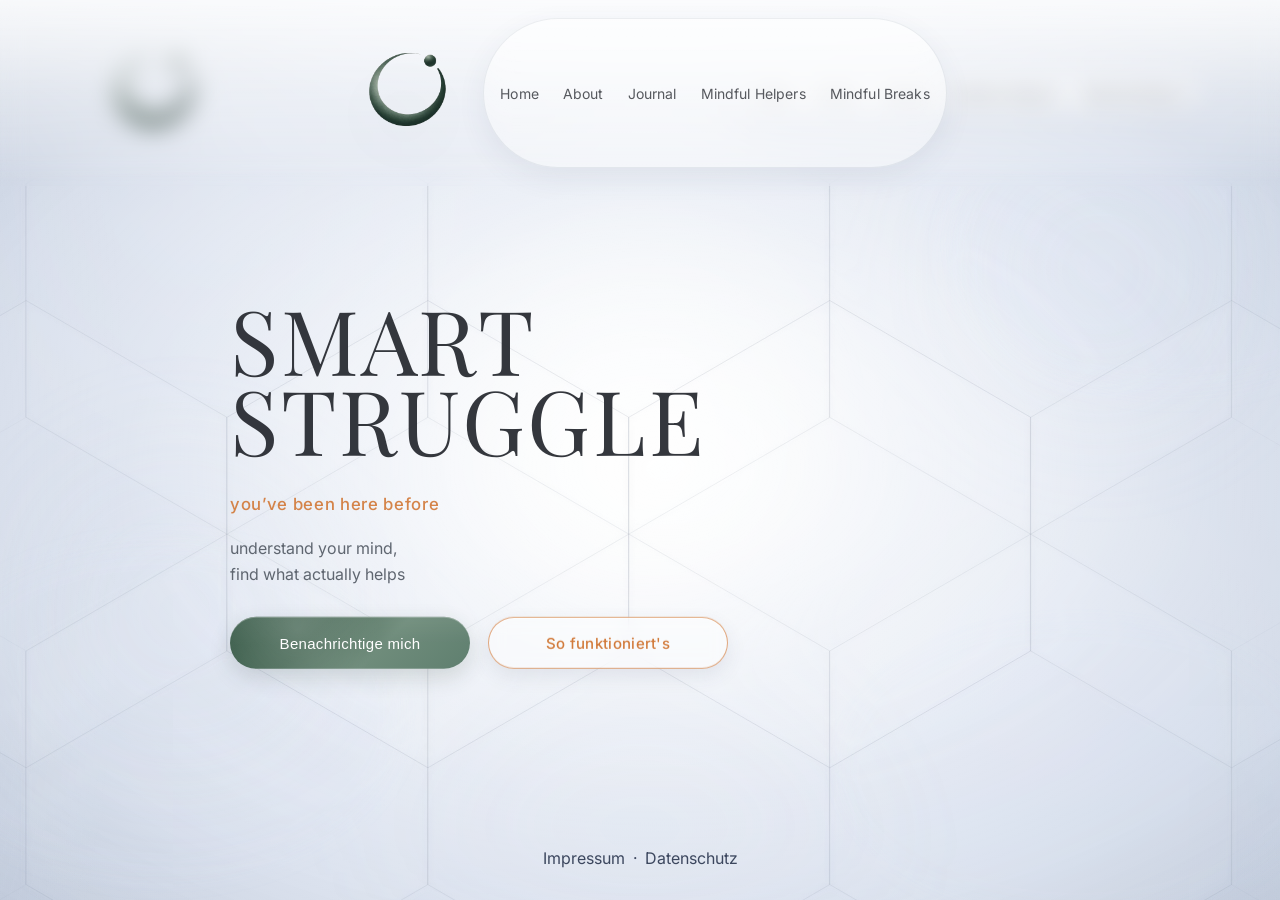
==== commit 2ccc331a: "Update index.html" ====
--- a/index.html
+++ b/index.html
@@ -1,3 +1,5 @@
+<!DOCTYPE html>
+<html lang="de">
 <!DOCTYPE html>
 <html lang="de">
 <head>
@@ -22,6 +24,40 @@
   <link rel="stylesheet" href="style.css" />
 </head>
 
+<body>
+
+  <!-- HEADER -->
+  <header class="site-header">
+    <div class="site-header-inner">
+
+      <a class="site-brand" href="/" aria-label="Smart Struggle Home">
+        <img src="logo.png" alt="Smart Struggle Logo">
+      </a>
+
+      <button
+        class="menu-toggle"
+        id="menuToggle"
+        type="button"
+        aria-label="Menü öffnen"
+        aria-expanded="false"
+      >
+        <span></span>
+        <span></span>
+        <span></span>
+      </button>
+
+      <nav class="site-nav" id="siteNav">
+        <a href="/">Home</a>
+        <a href="/about.html">About</a>
+        <a href="/journal.html">Journal</a>
+        <a href="/mindful-helpers.html">Mindful Helpers</a>
+        <a href="https://mindfulbreaks.vercel.app/" target="_blank" rel="noopener">Mindful Breaks</a>
+      </nav>
+
+    </div>
+  </header>
+
+  <div class="nav-backdrop" id="navBackdrop"></div>
 <body>
   <header class="site-header">
     <a class="site-brand" href="/" aria-label="Smart Struggle Home">
--- a/style.css
+++ b/style.css
@@ -0,0 +1,856 @@
+:root {
+  --bg-center: #eef2f8;
+  --bg-mid: #dbe2ef;
+  --bg-edge: #c6d0e1;
+
+  --text: #23262d;
+  --subtle: #4f5763;
+  --subtle-2: #69727e;
+
+  --line: rgba(84, 95, 120, 0.18);
+  --line-soft: rgba(84, 95, 120, 0.10);
+
+  --green: #3a5c4a;
+  --orange: #d17a3a;
+
+  --shadow: 0 16px 36px rgba(54, 68, 96, 0.11);
+  --shadow-soft: 0 8px 24px rgba(54, 68, 96, 0.07);
+
+  --container: min(100% - 48px, 1120px);
+  --content-narrow: min(90vw, 760px);
+}
+
+/* RESET */
+
+*,
+*::before,
+*::after {
+  box-sizing: border-box;
+}
+
+html,
+body {
+  margin: 0;
+  padding: 0;
+  min-height: 100%;
+}
+
+html {
+  scroll-behavior: smooth;
+}
+
+body {
+  font-family: 'Inter', Arial, sans-serif;
+  color: var(--text);
+  overflow: hidden;
+  position: relative;
+  background:
+    radial-gradient(circle at center, rgba(255,255,255,0.80) 0%, rgba(255,255,255,0.16) 34%, rgba(255,255,255,0) 58%),
+    radial-gradient(circle at center, var(--bg-center) 0%, var(--bg-mid) 58%, var(--bg-edge) 100%);
+}
+
+/* BACKGROUND */
+
+body::before {
+  content: "";
+  position: fixed;
+  inset: 0;
+  pointer-events: none;
+  opacity: 0.52;
+  background:
+    radial-gradient(circle at 50% 46%, rgba(255,255,255,0.34) 0%, rgba(255,255,255,0) 30%),
+    radial-gradient(circle at 18% 22%, rgba(255,255,255,0.24) 0%, rgba(255,255,255,0) 22%),
+    radial-gradient(circle at 82% 20%, rgba(210,220,238,0.16) 0%, rgba(210,220,238,0) 20%),
+    radial-gradient(circle at 20% 82%, rgba(205,216,236,0.14) 0%, rgba(205,216,236,0) 22%),
+    radial-gradient(circle at 80% 78%, rgba(198,210,232,0.12) 0%, rgba(198,210,232,0) 24%);
+  mix-blend-mode: screen;
+  z-index: 0;
+}
+
+body::after {
+  content: "";
+  position: fixed;
+  inset: 0;
+  pointer-events: none;
+  opacity: 0.035;
+  background-image:
+    radial-gradient(rgba(40, 48, 67, 0.85) 0.45px, transparent 0.45px);
+  background-size: 8px 8px;
+  z-index: 0;
+}
+
+.ambient-blur {
+  position: fixed;
+  inset: 0;
+  pointer-events: none;
+  z-index: 1;
+  filter: blur(42px);
+  opacity: 0.72;
+  background:
+    radial-gradient(circle at 50% 48%, rgba(255,255,255,0.52) 0%, rgba(255,255,255,0) 26%),
+    radial-gradient(circle at 14% 68%, rgba(210,220,238,0.24) 0%, rgba(210,220,238,0) 18%),
+    radial-gradient(circle at 86% 30%, rgba(205,216,236,0.20) 0%, rgba(205,216,236,0) 18%),
+    radial-gradient(circle at 50% 100%, rgba(190,202,226,0.10) 0%, rgba(190,202,226,0) 30%);
+}
+
+.bg-wrap {
+  position: fixed;
+  inset: -2%;
+  pointer-events: none;
+  z-index: 2;
+  transform: translate3d(0, 0, 0);
+  will-change: transform;
+  animation: bgFloat 20s ease-in-out infinite;
+}
+
+.bg {
+  display: block;
+  width: 104%;
+  height: 104%;
+  transform: scale(1.04);
+}
+
+.mobile-octagons {
+  display: none;
+}
+
+@keyframes bgFloat {
+  0% { transform: translate3d(0px, 0px, 0px); }
+  25% { transform: translate3d(4px, -5px, 0px); }
+  50% { transform: translate3d(0px, -10px, 0px); }
+  75% { transform: translate3d(-4px, -5px, 0px); }
+  100% { transform: translate3d(0px, 0px, 0px); }
+}
+
+/* HEADER / NAV */
+
+.site-header {
+  position: fixed;
+  top: 0;
+  left: 0;
+  width: 100%;
+  z-index: 10000;
+
+  display: flex;
+  justify-content: center;
+
+  padding: 18px 0;
+
+  background: linear-gradient(
+    to bottom,
+    rgba(255,255,255,0.65),
+    rgba(255,255,255,0.25),
+    rgba(255,255,255,0)
+  );
+
+  backdrop-filter: blur(12px);
+}
+
+.site-header-inner {
+  width: var(--container);
+
+  display: flex;
+  align-items: center;
+  justify-content: space-between;
+}
+
+.site-brand,
+.menu-toggle,
+.site-nav {
+  pointer-events: auto;
+}
+
+.site-brand {
+  display: inline-flex;
+  align-items: center;
+  text-decoration: none;
+}
+
+.site-brand img {
+  width: 128px;
+  height: auto;
+  opacity: 0.95;
+  filter: drop-shadow(0 14px 40px rgba(0,0,0,0.10));
+}
+
+.site-nav {
+  display: flex;
+  align-items: center;
+  gap: 24px;
+  padding: 10px 16px;
+  border-radius: 999px;
+  background: rgba(255, 255, 255, 0.32);
+  border: 1px solid rgba(84, 95, 120, 0.10);
+  backdrop-filter: blur(14px);
+  box-shadow: 0 10px 28px rgba(54, 68, 96, 0.08);
+}
+
+.site-nav a {
+  color: rgba(35, 38, 45, 0.76);
+  text-decoration: none;
+  font-size: 14px;
+  letter-spacing: 0.01em;
+  transition: color 0.22s ease, opacity 0.22s ease;
+}
+
+.site-nav a:hover {
+  color: var(--green);
+}
+
+.menu-toggle,
+.nav-backdrop {
+  display: none;
+}
+
+/* HERO */
+
+.page {
+  min-height: 100vh;
+  display: flex;
+  align-items: center;
+  justify-content: center;
+  padding: 96px 48px 48px;
+  position: relative;
+  z-index: 4;
+}
+
+.content {
+  width: var(--content-narrow);
+  text-align: left;
+  transform: translateY(1.2vh);
+  opacity: 0;
+  animation: contentFade 1.5s ease forwards;
+  animation-delay: 0.15s;
+}
+
+@keyframes contentFade {
+  0% {
+    opacity: 0;
+    transform: translateY(18px);
+  }
+  100% {
+    opacity: 1;
+    transform: translateY(1.2vh);
+  }
+}
+
+.glass-panel {
+  display: inline-block;
+  padding: 10px 12px 12px 0;
+  background: transparent;
+  border-radius: 18px;
+}
+
+h1 {
+  margin: 0;
+  font-family: 'Playfair Display', serif;
+  font-weight: 400;
+  font-size: clamp(60px, 8vw, 112px);
+  line-height: 0.90;
+  letter-spacing: 0.03em;
+  color: rgba(35, 38, 45, 0.92);
+  text-shadow: 0 1px 0 rgba(255,255,255,0.18);
+}
+
+.tagline {
+  margin: 34px 0 0 0;
+  font-size: 1.05rem;
+  letter-spacing: 0.04em;
+  color: rgba(209, 122, 58, 0.92);
+  font-weight: 500;
+  text-align: left;
+}
+
+.soon {
+  margin: 22px 0 0 0;
+  font-size: 1rem;
+  line-height: 1.6;
+  color: #5f6670;
+  max-width: 320px;
+}
+
+.actions {
+  margin-top: 30px;
+  display: flex;
+  align-items: center;
+  gap: 18px;
+  flex-wrap: wrap;
+}
+
+.button {
+  position: relative;
+  display: inline-flex;
+  align-items: center;
+  justify-content: center;
+  min-height: 52px;
+  min-width: 240px;
+  padding: 0 28px;
+  border-radius: 999px;
+  text-decoration: none;
+  font-size: 15px;
+  font-weight: 500;
+  letter-spacing: 0.02em;
+  overflow: hidden;
+  transition: all 0.25s ease;
+  border: none;
+  cursor: pointer;
+}
+
+.button.primary {
+  background: linear-gradient(
+    135deg,
+    #3a5c4a 0%,
+    #4c6c5a 35%,
+    #6f8c7b 62%,
+    #5f7f6f 100%
+  );
+  color: #ffffff;
+  box-shadow:
+    0 8px 22px rgba(40, 60, 50, 0.16),
+    inset 0 1px 0 rgba(255,255,255,0.28);
+}
+
+.button.primary::after {
+  content: "";
+  position: absolute;
+  inset: 0;
+  border-radius: inherit;
+  background:
+    radial-gradient(circle at 28% 22%, rgba(255,255,255,0.30), transparent 46%),
+    linear-gradient(180deg, rgba(255,255,255,0.10) 0%, rgba(255,255,255,0.00) 55%);
+  opacity: 0.55;
+  pointer-events: none;
+}
+
+.button.primary:hover {
+  transform: translateY(-1px);
+  box-shadow:
+    0 12px 28px rgba(40, 60, 50, 0.20),
+    inset 0 1px 0 rgba(255,255,255,0.34);
+}
+
+.button.secondary {
+  background: rgba(255, 255, 255, 0.45);
+  backdrop-filter: blur(8px);
+  color: #d17a3a;
+  border: 1.2px solid rgba(209, 122, 58, 0.65);
+  box-shadow:
+    0 8px 20px rgba(54, 68, 96, 0.10),
+    inset 0 1px 0 rgba(255,255,255,0.6);
+}
+
+.button.secondary:hover {
+  transform: translateY(-1px);
+  background: rgba(255, 255, 255, 0.55);
+  border-color: rgba(209, 122, 58, 0.75);
+  box-shadow:
+    0 10px 24px rgba(54, 68, 96, 0.12),
+    inset 0 1px 0 rgba(255,255,255,0.5);
+}
+
+/* FADE */
+
+.fade-up-1 { animation-delay: 0.2s; }
+.fade-up-2 { animation-delay: 0.35s; }
+.fade-up-3 { animation-delay: 0.5s; }
+.fade-up-4 { animation-delay: 0.65s; }
+
+.fade-item {
+  opacity: 0;
+  transform: translateY(14px);
+  animation: fadeUp 1s ease forwards;
+}
+
+@keyframes fadeUp {
+  to {
+    opacity: 1;
+    transform: translateY(0);
+  }
+}
+
+/* MODAL / EMAIL */
+
+.modal {
+  position: fixed;
+  inset: 0;
+  background: rgba(20, 24, 30, 0.24);
+  backdrop-filter: blur(10px);
+  display: flex;
+  align-items: center;
+  justify-content: center;
+  z-index: 11000;
+  padding: 20px;
+}
+
+.hidden {
+  display: none;
+}
+
+.modal-content {
+  position: relative;
+  width: min(100%, 420px);
+  max-width: 420px;
+  background: rgba(255, 255, 255, 0.82);
+  border: 1px solid rgba(84, 95, 120, 0.14);
+  border-radius: 26px;
+  padding: 28px 20px 24px;
+  box-shadow: 0 18px 48px rgba(42, 52, 72, 0.14);
+  backdrop-filter: blur(14px);
+  text-align: center;
+  max-height: calc(100vh - 40px);
+  overflow-y: auto;
+}
+
+.close {
+  position: absolute;
+  top: 12px;
+  right: 12px;
+  width: 36px;
+  height: 36px;
+  border: none;
+  border-radius: 999px;
+  background: transparent;
+  color: #3a4250;
+  font-size: 30px;
+  line-height: 1;
+  cursor: pointer;
+}
+
+.modal-title {
+  margin: 0 0 10px;
+  font-family: 'Playfair Display', serif;
+  font-size: 26px;
+  font-weight: 500;
+  color: #23262d;
+}
+
+.modal-text {
+  margin: 0 0 18px;
+  font-size: 14px;
+  line-height: 1.35;
+  color: #5f6670;
+}
+
+.modal-input {
+  width: 100%;
+  min-height: 52px;
+  border-radius: 18px;
+  border: 1px solid rgba(84, 95, 120, 0.16);
+  background: rgba(255, 255, 255, 0.94);
+  padding: 0 18px;
+  font-size: 16px;
+  color: #23262d;
+  outline: none;
+  margin-bottom: 14px;
+}
+
+.modal-input::placeholder {
+  color: #9aa1ab;
+}
+
+.modal-input:focus {
+  border-color: rgba(58, 92, 74, 0.42);
+  box-shadow: 0 0 0 3px rgba(58, 92, 74, 0.08);
+}
+
+.modal-submit {
+  width: 100%;
+  min-height: 52px;
+  border: none;
+  border-radius: 999px;
+  background: linear-gradient(
+    135deg,
+    #3a5c4a 0%,
+    #4c6c5a 35%,
+    #6f8c7b 62%,
+    #5f7f6f 100%
+  );
+  color: #fff;
+  font-size: 16px;
+  font-weight: 500;
+  cursor: pointer;
+  box-shadow:
+    0 8px 22px rgba(40, 60, 50, 0.16),
+    inset 0 1px 0 rgba(255,255,255,0.28);
+}
+
+.modal-message {
+  margin: 12px 4px 0;
+  font-size: 14px;
+  color: #3a5c4a;
+  min-height: 20px;
+}
+
+/* FOOTER */
+
+.site-footer {
+  position: fixed;
+  bottom: 32px;
+  left: 50%;
+  transform: translateX(-50%);
+  z-index: 9999;
+  display: flex;
+  align-items: center;
+  justify-content: center;
+  gap: 8px;
+  font-size: 16px;
+  color: rgba(30, 42, 68, 0.85);
+  pointer-events: auto;
+}
+
+.site-footer a,
+.site-footer span {
+  position: relative;
+  z-index: 10000;
+}
+
+.site-footer a {
+  color: inherit;
+  text-decoration: none;
+  cursor: pointer;
+  -webkit-tap-highlight-color: transparent;
+}
+
+.site-footer a:hover {
+  text-decoration: underline;
+}
+
+body::before,
+body::after,
+.ambient-blur,
+.bg-wrap {
+  pointer-events: none;
+}
+
+/* DESKTOP LARGE */
+
+@media (min-width: 1200px) {
+  .content {
+    width: min(86vw, 820px);
+    transform: translateY(-0.6vh);
+  }
+
+  .bg {
+    transform: scale(1.08);
+  }
+
+  .ambient-blur {
+    opacity: 0.76;
+    filter: blur(46px);
+  }
+
+  h1 {
+    font-size: clamp(76px, 7vw, 118px);
+  }
+
+  .site-brand img {
+    width: 150px;
+  }
+}
+
+/* MOBILE */
+
+@media (max-width: 760px) {
+  :root {
+    --container: min(100% - 36px, 520px);
+  }
+
+  .site-header {
+    padding: 18px 0;
+  }
+
+  .site-brand img {
+    width: 82px;
+  }
+
+  .menu-toggle {
+    width: 44px;
+    height: 44px;
+    display: inline-flex;
+    flex-direction: column;
+    align-items: center;
+    justify-content: center;
+    gap: 5px;
+    border: 1px solid rgba(58, 92, 74, 0.12);
+    border-radius: 999px;
+    background: rgba(255, 255, 255, 0.28);
+    backdrop-filter: blur(14px);
+    box-shadow: 0 10px 24px rgba(54, 68, 96, 0.08);
+    cursor: pointer;
+    z-index: 10002;
+  }
+
+  .menu-toggle span {
+    width: 17px;
+    height: 1.5px;
+    border-radius: 999px;
+    background: rgba(58, 92, 74, 0.76);
+    transition: transform 0.25s ease, opacity 0.2s ease;
+  }
+
+  .menu-toggle.is-open span:nth-child(1) {
+    transform: translateY(6.5px) rotate(45deg);
+  }
+
+  .menu-toggle.is-open span:nth-child(2) {
+    opacity: 0;
+  }
+
+  .menu-toggle.is-open span:nth-child(3) {
+    transform: translateY(-6.5px) rotate(-45deg);
+  }
+
+  .site-nav {
+    position: fixed;
+    top: 76px;
+    right: 0;
+    width: min(82vw, 320px);
+    padding: 18px;
+    flex-direction: column;
+    align-items: stretch;
+    gap: 4px;
+    border-radius: 28px;
+    background: rgba(250, 252, 255, 0.88);
+    border: 1px solid rgba(84, 95, 120, 0.12);
+    backdrop-filter: blur(22px);
+    box-shadow: 0 24px 60px rgba(42, 52, 72, 0.18);
+    opacity: 0;
+    transform: translateY(-8px) scale(0.98);
+    pointer-events: none;
+    transition: opacity 0.24s ease, transform 0.24s ease;
+    z-index: 10001;
+  }
+
+  .site-nav.is-open {
+    opacity: 1;
+    transform: translateY(0) scale(1);
+    pointer-events: auto;
+  }
+
+  .site-nav a {
+    padding: 14px 14px;
+    border-radius: 18px;
+    font-size: 15px;
+    color: rgba(35, 38, 45, 0.82);
+  }
+
+  .site-nav a:hover {
+    background: rgba(58, 92, 74, 0.06);
+  }
+
+  .nav-backdrop {
+    position: fixed;
+    inset: 0;
+    z-index: 9998;
+    display: block;
+    background: rgba(20, 24, 30, 0.08);
+    opacity: 0;
+    pointer-events: none;
+    transition: opacity 0.24s ease;
+  }
+
+  .nav-backdrop.is-visible {
+    opacity: 1;
+    pointer-events: auto;
+  }
+}
+
+@media (max-width: 600px) {
+  .bg-wrap {
+    inset: -10%;
+    animation: none;
+    transform: none;
+    filter: blur(0.8px);
+  }
+
+  .bg {
+    display: block;
+    opacity: 0.82;
+    width: 122%;
+    height: 122%;
+    transform: translate(-8%, -4%) scale(1.01);
+  }
+
+  .mobile-octagons {
+    display: block;
+    position: fixed;
+    inset: 0;
+    z-index: 3;
+    pointer-events: none;
+    opacity: 0.48;
+    background-image:
+      url("data:image/svg+xml;utf8,<svg xmlns='http://www.w3.org/2000/svg' viewBox='0 0 430 220'><g fill='none' stroke='rgba(84,95,120,0.10)' stroke-width='1'><polygon points='55,30 105,2 155,30 155,88 105,116 55,88'/><polygon points='155,30 205,2 255,30 255,88 205,116 155,88'/><polygon points='255,30 305,2 355,30 355,88 305,116 255,88'/><polygon points='5,88 55,60 105,88 105,146 55,174 5,146'/><polygon points='105,88 155,60 205,88 205,146 155,174 105,146'/><polygon points='205,88 255,60 305,88 305,146 255,174 205,146'/><polygon points='305,88 355,60 405,88 405,146 355,174 305,146'/></g></svg>");
+    background-repeat: no-repeat;
+    background-size: 128% auto;
+    background-position: center top 8px;
+    mask-image: linear-gradient(to bottom, rgba(0,0,0,0.95) 0%, rgba(0,0,0,0.78) 42%, rgba(0,0,0,0.22) 72%, rgba(0,0,0,0) 100%);
+    -webkit-mask-image: linear-gradient(to bottom, rgba(0,0,0,0.95) 0%, rgba(0,0,0,0.78) 42%, rgba(0,0,0,0.22) 72%, rgba(0,0,0,0) 100%);
+  }
+
+  .page {
+    padding: 90px 26px 42px;
+  }
+
+  .content {
+    transform: translateY(-6px);
+    text-align: center;
+    width: min(92vw, 520px);
+  }
+
+  .glass-panel {
+    padding: 0;
+    margin: 0 auto;
+  }
+
+  h1 {
+    font-size: clamp(54px, 15vw, 82px);
+    line-height: 0.92;
+    letter-spacing: 0.028em;
+  }
+
+  .tagline {
+    text-align: center;
+    width: 100%;
+    margin-top: 20px;
+    margin-bottom: 20px;
+  }
+
+  .soon {
+    text-align: center;
+    max-width: 100%;
+  }
+
+  .actions {
+    gap: 14px;
+    justify-content: center;
+    margin-top: 30px;
+    margin-bottom: 52px;
+  }
+
+  .button {
+    width: min(100%, 430px);
+    min-height: 46px;
+    padding: 0 22px;
+    justify-content: center;
+    font-size: 14px;
+    min-width: 0;
+  }
+
+  .button.primary {
+    background: linear-gradient(
+      90deg,
+      #3a6e5d 0%,
+      #4a7d69 18%,
+      #5d8d78 34%,
+      #88ab97 50%,
+      #5d8d78 66%,
+      #4a7d69 82%,
+      #3a6e5d 100%
+    );
+    box-shadow:
+      0 8px 22px rgba(31, 54, 47, 0.14),
+      inset 0 1px 0 rgba(255,255,255,0.14);
+  }
+
+  .button.primary::after {
+    background:
+      linear-gradient(180deg, rgba(255,255,255,0.035) 0%, rgba(255,255,255,0.00) 58%);
+    opacity: 0.22;
+  }
+
+  .button.primary:hover {
+    background: linear-gradient(
+      90deg,
+      #346454 0%,
+      #43715f 18%,
+      #55826d 34%,
+      #7e9f8c 50%,
+      #55826d 66%,
+      #43715f 82%,
+      #346454 100%
+    );
+    box-shadow:
+      0 10px 24px rgba(31, 54, 47, 0.16),
+      inset 0 1px 0 rgba(255,255,255,0.16);
+  }
+
+  .site-footer {
+    bottom: 30px;
+    font-size: 15px;
+    color: rgba(30, 42, 68, 0.85);
+  }
+
+  .modal-content {
+    width: min(100%, 360px);
+    padding: 28px 20px 24px;
+    border-radius: 28px;
+    background: rgba(255, 255, 255, 0.88);
+    backdrop-filter: blur(18px);
+  }
+
+  .modal-title {
+    font-size: 26px;
+    margin-bottom: 14px;
+  }
+
+  .modal-text {
+    font-size: 15px;
+    line-height: 1.35;
+    margin-bottom: 22px;
+  }
+
+  .modal-input {
+    min-height: 58px;
+    border-radius: 22px;
+    margin-bottom: 18px;
+  }
+
+  .modal-submit {
+    min-height: 58px;
+    font-size: 17px;
+  }
+
+  .close {
+    top: 12px;
+    right: 12px;
+    width: 30px;
+    height: 30px;
+    font-size: 20px;
+    display: flex;
+    align-items: center;
+    justify-content: center;
+    transform: none;
+  }
+
+  .close:active {
+    transform: scale(0.95);
+    background: rgba(0,0,0,0.08);
+  }
+}
+
+/* ACCESSIBILITY */
+
+@media (prefers-reduced-motion: reduce) {
+  .bg-wrap,
+  .content,
+  .fade-item {
+    animation: none !important;
+  }
+
+  .bg-wrap {
+    transform: none !important;
+  }
+
+  .content,
+  .fade-item {
+    opacity: 1 !important;
+    transform: none !important;
+  }
+
+  .button,
+  .site-nav,
+  .nav-backdrop,
+  .menu-toggle span {
+    transition: none !important;
+  }
+}
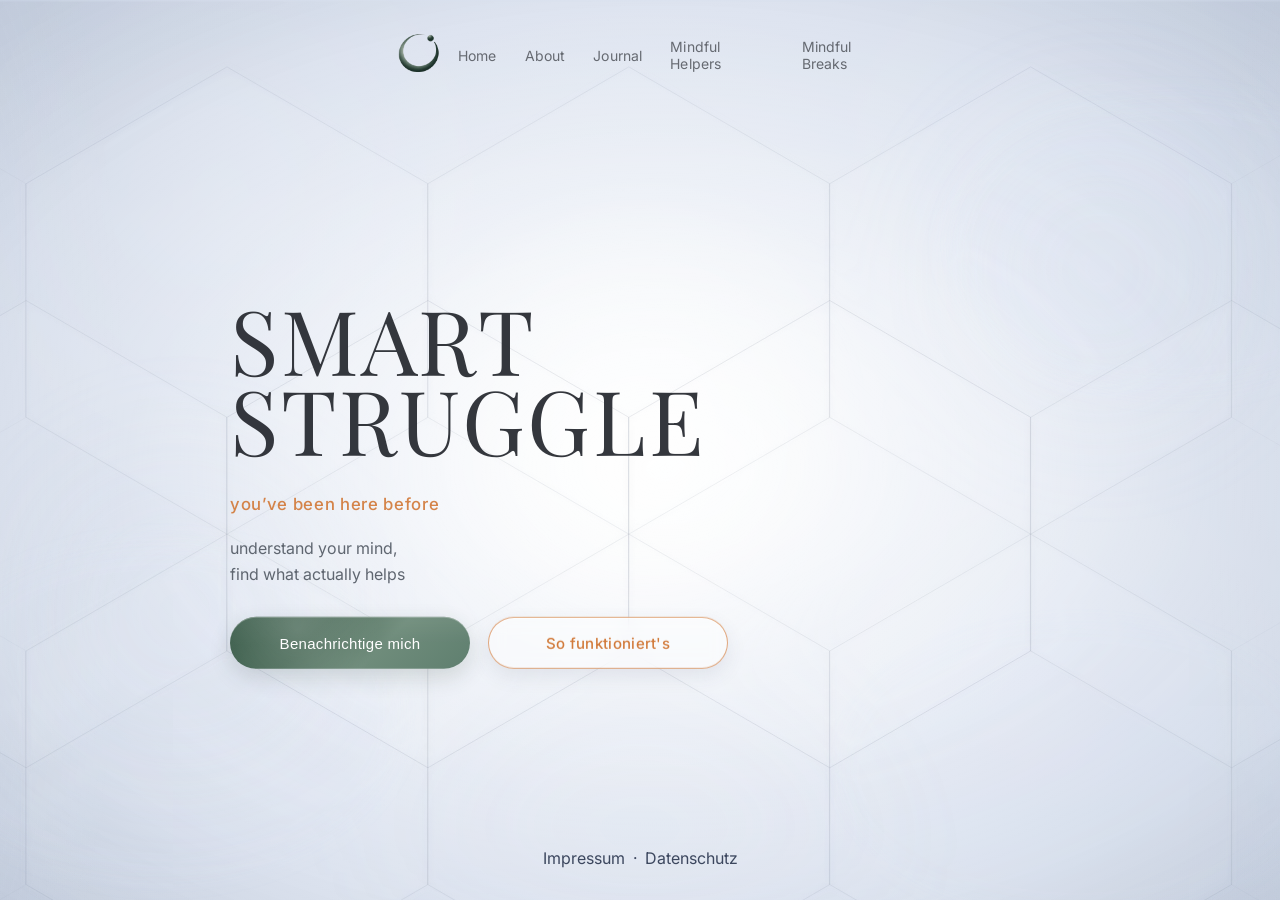
==== commit 08f35f35: "Update index.html" ====
--- a/index.html
+++ b/index.html
@@ -1,5 +1,3 @@
-<!DOCTYPE html>
-<html lang="de">
 <!DOCTYPE html>
 <html lang="de">
 <head>
@@ -25,8 +23,6 @@
 </head>
 
 <body>
-
-  <!-- HEADER -->
   <header class="site-header">
     <div class="site-header-inner">
 
@@ -40,13 +36,14 @@
         type="button"
         aria-label="Menü öffnen"
         aria-expanded="false"
+        aria-controls="siteNav"
       >
         <span></span>
         <span></span>
         <span></span>
       </button>
 
-      <nav class="site-nav" id="siteNav">
+      <nav class="site-nav" id="siteNav" aria-label="Hauptnavigation">
         <a href="/">Home</a>
         <a href="/about.html">About</a>
         <a href="/journal.html">Journal</a>
@@ -58,36 +55,7 @@
   </header>
 
   <div class="nav-backdrop" id="navBackdrop"></div>
-<body>
-  <header class="site-header">
-    <a class="site-brand" href="/" aria-label="Smart Struggle Home">
-      <img src="logo.png" alt="Smart Struggle Logo">
-    </a>
-
-    <button
-      class="menu-toggle"
-      id="menuToggle"
-      type="button"
-      aria-label="Menü öffnen"
-      aria-expanded="false"
-      aria-controls="siteNav"
-    >
-      <span></span>
-      <span></span>
-      <span></span>
-    </button>
-
-    <nav class="site-nav" id="siteNav" aria-label="Hauptnavigation">
-      <a href="/">Home</a>
-      <a href="/about.html">About</a>
-      <a href="/journal.html">Journal</a>
-      <a href="/mindful-helpers.html">Mindful Helpers</a>
-      <a href="https://mindfulbreaks.vercel.app/" target="_blank" rel="noopener">Mindful Breaks</a>
-    </nav>
-  </header>
-
-  <div class="nav-backdrop" id="navBackdrop"></div>
-
+  
   <div class="ambient-blur"></div>
   <div class="mobile-octagons" aria-hidden="true"></div>
 
--- a/style.css
+++ b/style.css
@@ -134,16 +134,16 @@
   display: flex;
   justify-content: center;
 
-  padding: 18px 0;
+  padding: 20px 0;
 
   background: linear-gradient(
     to bottom,
-    rgba(255,255,255,0.65),
-    rgba(255,255,255,0.25),
+    rgba(255,255,255,0.55),
+    rgba(255,255,255,0.18),
     rgba(255,255,255,0)
   );
 
-  backdrop-filter: blur(12px);
+  backdrop-filter: blur(10px);
 }
 
 .site-header-inner {
@@ -154,11 +154,7 @@
   justify-content: space-between;
 }
 
-.site-brand,
-.menu-toggle,
-.site-nav {
-  pointer-events: auto;
-}
+/* LOGO */
 
 .site-brand {
   display: inline-flex;
@@ -167,35 +163,41 @@
 }
 
 .site-brand img {
-  width: 128px;
+  width: 110px;
   height: auto;
   opacity: 0.95;
-  filter: drop-shadow(0 14px 40px rgba(0,0,0,0.10));
-}
+  filter: drop-shadow(0 10px 28px rgba(0,0,0,0.08));
+}
+
+/* NAV – CLEAN VERSION */
 
 .site-nav {
   display: flex;
   align-items: center;
-  gap: 24px;
-  padding: 10px 16px;
-  border-radius: 999px;
-  background: rgba(255, 255, 255, 0.32);
-  border: 1px solid rgba(84, 95, 120, 0.10);
-  backdrop-filter: blur(14px);
-  box-shadow: 0 10px 28px rgba(54, 68, 96, 0.08);
+  gap: 28px;
+
+  padding: 0;
+  border-radius: 0;
+  background: transparent;
+  border: none;
+  backdrop-filter: none;
+  box-shadow: none;
 }
 
 .site-nav a {
-  color: rgba(35, 38, 45, 0.76);
+  color: rgba(35, 38, 45, 0.65);
   text-decoration: none;
   font-size: 14px;
   letter-spacing: 0.01em;
-  transition: color 0.22s ease, opacity 0.22s ease;
+  transition: color 0.2s ease, transform 0.2s ease;
 }
 
 .site-nav a:hover {
   color: var(--green);
-}
+  transform: translateY(-1px);
+}
+
+/* BURGER OFF DESKTOP */
 
 .menu-toggle,
 .nav-backdrop {
@@ -828,6 +830,20 @@
   }
 }
 
+.site-header {
+  padding: 16px 0;
+  background: transparent;
+  backdrop-filter: none;
+}
+
+.site-header-inner {
+  width: min(100% - 32px, 520px);
+}
+
+.site-brand img {
+  width: 78px;
+}
+
 /* ACCESSIBILITY */
 
 @media (prefers-reduced-motion: reduce) {
